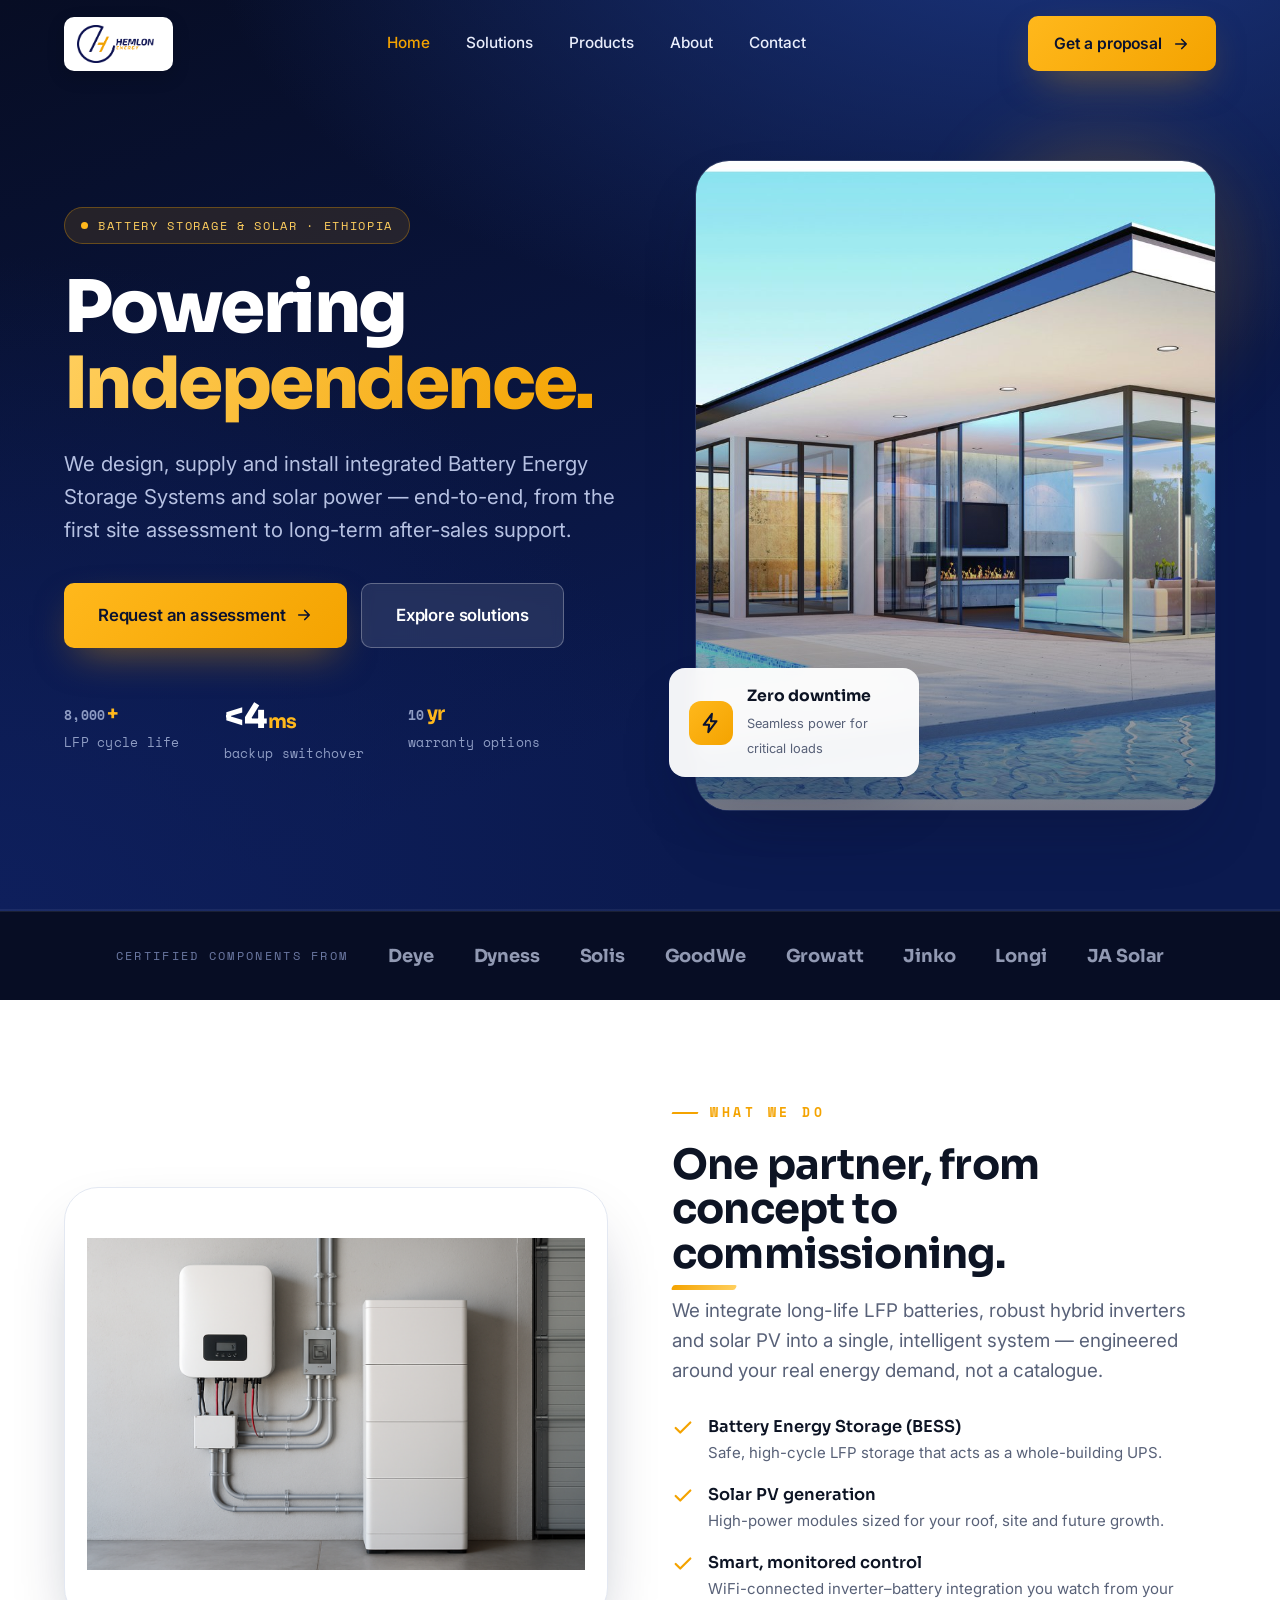
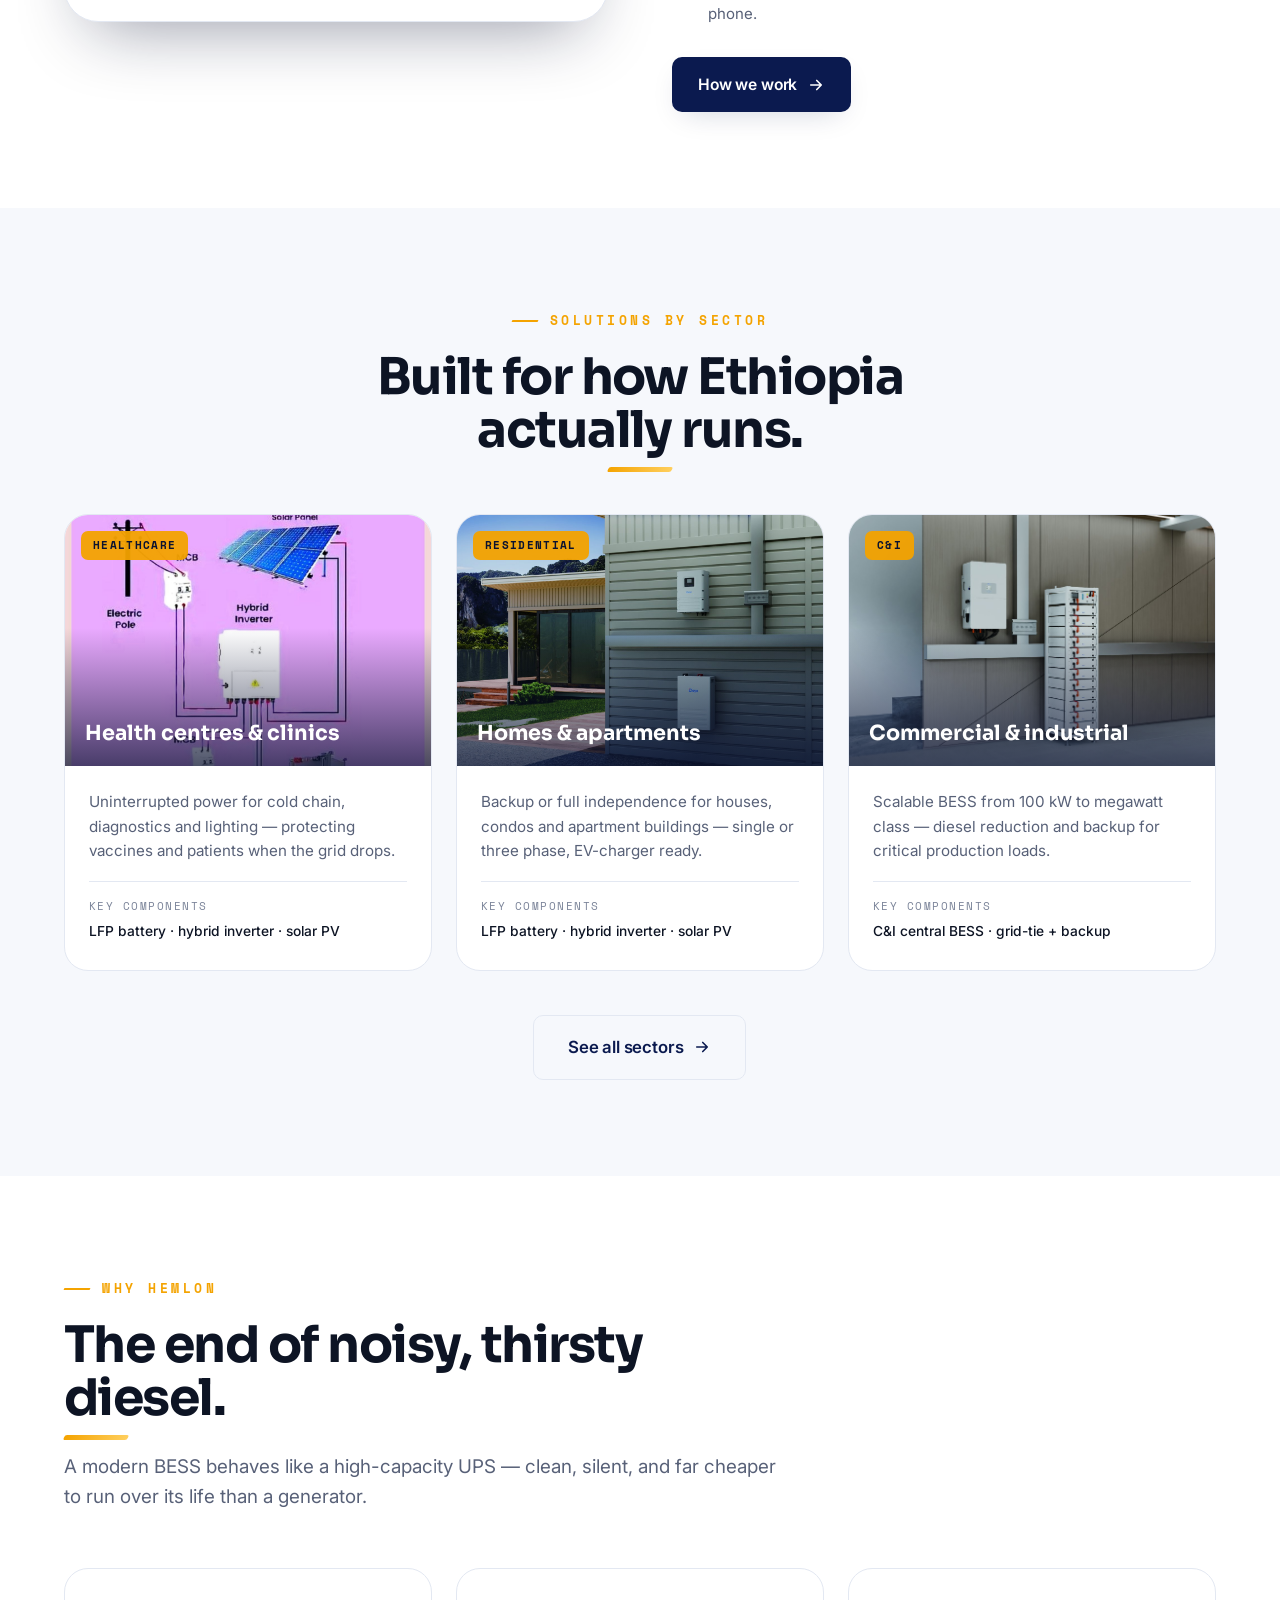
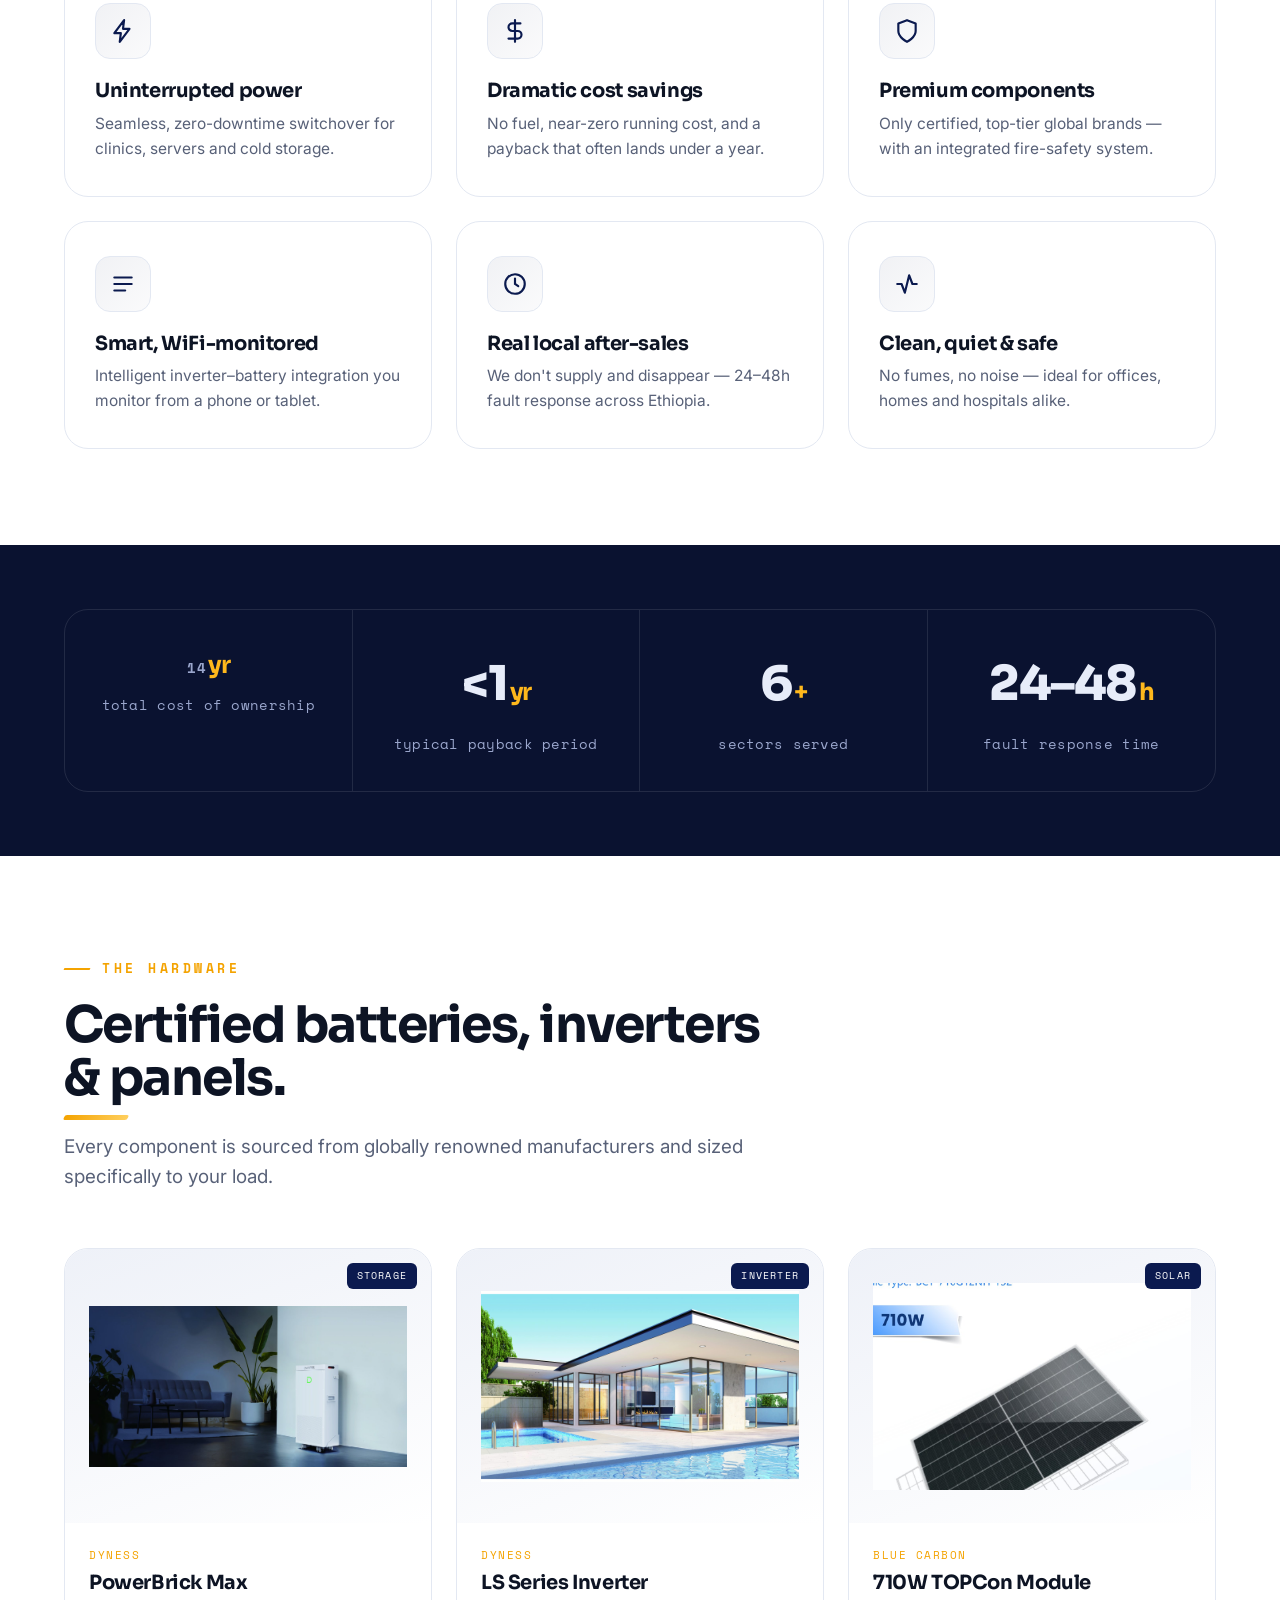
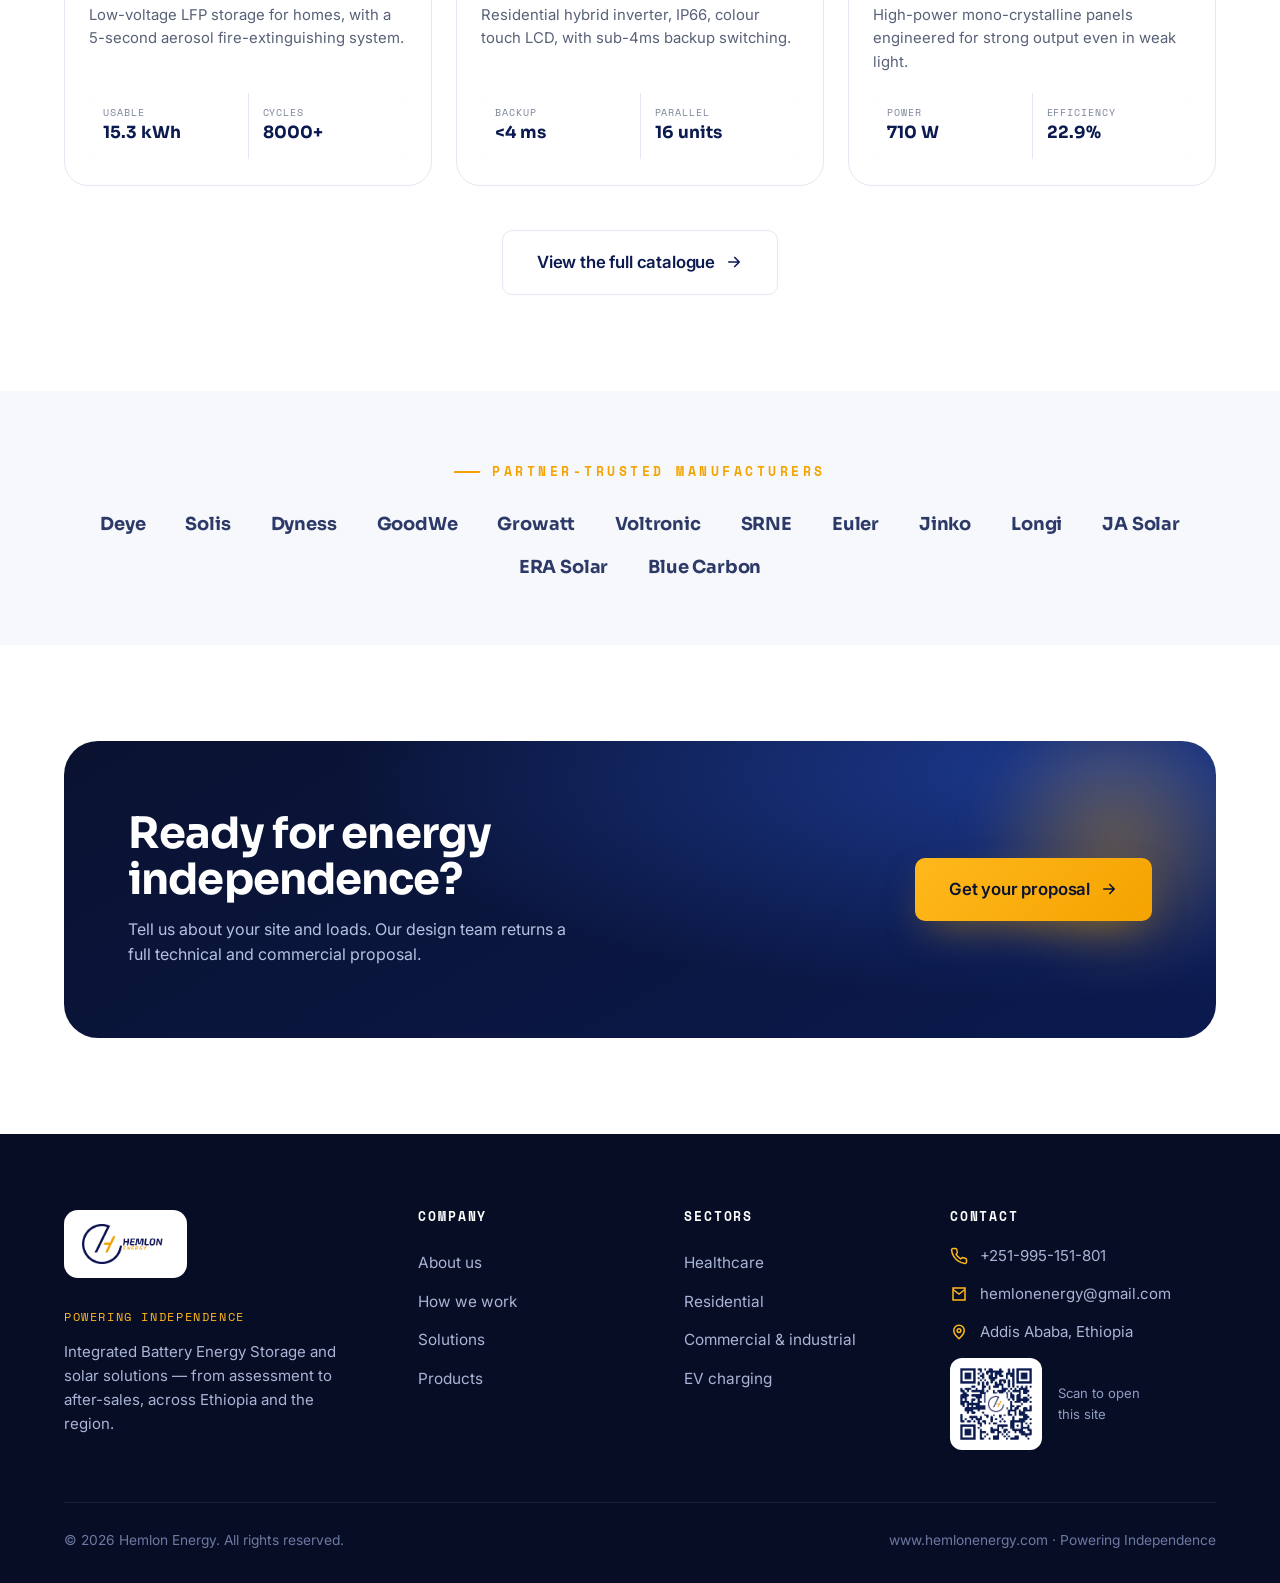
==== index.html @ 5e6ea7b0 "Add files via upload" ====
<!DOCTYPE html>
<html lang="en">
<head>
<meta charset="UTF-8">
<meta name="viewport" content="width=device-width, initial-scale=1.0">
<title>Hemlon Energy | Battery Storage &amp; Solar Solutions in Ethiopia</title>
<meta name="description" content="Hemlon Energy delivers end-to-end Battery Energy Storage Systems (BESS) and solar power across Ethiopia and East Africa — from assessment and design to installation and after-sales support. Powering Independence.">
<meta name="keywords" content="battery energy storage Ethiopia, BESS Ethiopia, solar power Addis Ababa, solar installation Ethiopia, LFP battery, hybrid inverter, energy independence, off-grid solar Ethiopia">
<link rel="canonical" href="https://hemlon-energy.vercel.app/">
<meta property="og:type" content="website">
<meta property="og:title" content="Hemlon Energy | Powering Independence">
<meta property="og:description" content="End-to-end Battery Energy Storage &amp; Solar solutions for businesses, healthcare, homes and industry across Ethiopia.">
<meta property="og:image" content="https://hemlon-energy.vercel.app/assets/scene-inverter.jpg">
<meta property="og:url" content="https://hemlon-energy.vercel.app/">
<meta name="twitter:card" content="summary_large_image">
<meta name="theme-color" content="#0b1a4f">
<link rel="icon" href="assets/hemlon-logo.png">
<link rel="apple-touch-icon" href="assets/hemlon-logo.png">
<link rel="preconnect" href="https://fonts.googleapis.com">
<link rel="preconnect" href="https://fonts.gstatic.com" crossorigin>
<link href="https://fonts.googleapis.com/css2?family=Sora:wght@400;600;700;800&family=Inter:wght@400;500;600&family=Space+Mono:wght@400;700&display=swap" rel="stylesheet">
<link rel="stylesheet" href="styles.css">
<script type="application/ld+json">
{
  "@context":"https://schema.org","@type":"Organization",
  "name":"Hemlon Energy","alternateName":"Hemlon Trading",
  "url":"https://hemlon-energy.vercel.app/","logo":"https://hemlon-energy.vercel.app/assets/hemlon-logo.png",
  "slogan":"Powering Independence",
  "description":"Specialized renewable energy provider delivering end-to-end Battery Energy Storage Systems (BESS) and solar solutions across Ethiopia and East Africa.",
  "address":{"@type":"PostalAddress","addressLocality":"Addis Ababa","addressCountry":"ET"},
  "telephone":"+251-995-151-801","email":"hemlonenergy@gmail.com",
  "areaServed":"Ethiopia and East Africa"
}
</script>
</head>
<body>

<!-- ============ NAV ============ -->
<header class="nav" id="nav">
  <div class="wrap nav__inner">
    <a class="nav__logo" href="index.html" aria-label="Hemlon Energy home"><img src="assets/hemlon-logo.png" alt="Hemlon Energy"></a>
    <nav class="nav__menu" aria-label="Primary">
      <a class="nav__link is-active" href="index.html">Home</a>
      <a class="nav__link" href="solutions.html">Solutions</a>
      <a class="nav__link" href="products.html">Products</a>
      <a class="nav__link" href="about.html">About</a>
      <a class="nav__link" href="contact.html">Contact</a>
    </nav>
    <div class="nav__actions">
      <a class="btn btn--gold nav__cta desktop" href="contact.html">Get a proposal
        <svg viewBox="0 0 24 24" fill="none" stroke="currentColor" stroke-width="2.2"><path d="M5 12h14M13 6l6 6-6 6" stroke-linecap="round" stroke-linejoin="round"/></svg>
      </a>
      <button class="nav__burger" aria-label="Open menu"><span></span><span></span><span></span></button>
    </div>
  </div>
</header>
<div class="nav__drawer" id="drawer">
  <a href="index.html">Home</a>
  <a href="solutions.html">Solutions</a>
  <a href="products.html">Products</a>
  <a href="about.html">About</a>
  <a href="contact.html">Contact</a>
  <a class="btn btn--gold" href="contact.html">Get a proposal</a>
</div>

<!-- ============ HERO ============ -->
<section class="hero">
  <div class="wrap hero__grid">
    <div class="hero__copy">
      <span class="hero__badge"><span class="dot"></span>Battery storage &amp; solar · Ethiopia</span>
      <h1>Powering<br><span class="accent">Independence.</span></h1>
      <p class="hero__sub">We design, supply and install integrated Battery Energy Storage Systems and solar power — end-to-end, from the first site assessment to long-term after-sales support.</p>
      <div class="hero__cta">
        <a class="btn btn--gold btn--lg" href="contact.html">Request an assessment
          <svg viewBox="0 0 24 24" fill="none" stroke="currentColor" stroke-width="2.2"><path d="M5 12h14M13 6l6 6-6 6" stroke-linecap="round" stroke-linejoin="round"/></svg>
        </a>
        <a class="btn btn--light btn--lg" href="solutions.html">Explore solutions</a>
      </div>
      <div class="hero__stats">
        <div class="hero__stat"><b><span data-count="8000">0</span><i>+</i></b><span>LFP cycle life</span></div>
        <div class="hero__stat"><b>&lt;4<i>ms</i></b><span>backup switchover</span></div>
        <div class="hero__stat"><b><span data-count="10">0</span><i>yr</i></b><span>warranty options</span></div>
      </div>
    </div>
    <div class="hero__media reveal">
      <div class="hero__glow"></div>
      <div class="hero__frame">
        <img src="assets/scene-inverter.jpg" alt="Hemlon Energy hybrid inverter and battery installation" fetchpriority="high">
      </div>
      <div class="hero__chip">
        <span class="ic"><svg viewBox="0 0 24 24" fill="none" stroke="currentColor" stroke-width="2.2"><path d="M13 2L4 14h6l-1 8 9-12h-6l1-8z" stroke-linejoin="round"/></svg></span>
        <div><b>Zero downtime</b><span>Seamless power for critical loads</span></div>
      </div>
    </div>
  </div>
  <div class="powerline"></div>
</section>

<!-- ============ TRUST STRIP ============ -->
<section class="trust">
  <div class="wrap">
    <div class="trust__row">
      <span class="trust__label">Certified components from</span>
      <span class="brand-word">Deye</span>
      <span class="brand-word">Dyness</span>
      <span class="brand-word">Solis</span>
      <span class="brand-word">GoodWe</span>
      <span class="brand-word">Growatt</span>
      <span class="brand-word">Jinko</span>
      <span class="brand-word">Longi</span>
      <span class="brand-word">JA Solar</span>
    </div>
  </div>
</section>

<!-- ============ WHAT WE DO ============ -->
<section class="section">
  <div class="wrap split">
    <div class="split__media split__media--diagram reveal">
      <img src="assets/sys-diagram.png" alt="Diagram of a home hybrid solar power system with solar panels, hybrid inverter and battery">
    </div>
    <div class="split__copy reveal" data-d="1">
      <span class="eyebrow">What we do</span>
      <h2 class="stroke">One partner, from concept to commissioning.</h2>
      <p class="lead">We integrate long-life LFP batteries, robust hybrid inverters and solar PV into a single, intelligent system — engineered around your real energy demand, not a catalogue.</p>
      <div class="tick"><svg viewBox="0 0 24 24" fill="none" stroke="currentColor" stroke-width="2.4"><path d="M20 6L9 17l-5-5" stroke-linecap="round" stroke-linejoin="round"/></svg><div><b>Battery Energy Storage (BESS)</b><span>Safe, high-cycle LFP storage that acts as a whole-building UPS.</span></div></div>
      <div class="tick"><svg viewBox="0 0 24 24" fill="none" stroke="currentColor" stroke-width="2.4"><path d="M20 6L9 17l-5-5" stroke-linecap="round" stroke-linejoin="round"/></svg><div><b>Solar PV generation</b><span>High-power modules sized for your roof, site and future growth.</span></div></div>
      <div class="tick"><svg viewBox="0 0 24 24" fill="none" stroke="currentColor" stroke-width="2.4"><path d="M20 6L9 17l-5-5" stroke-linecap="round" stroke-linejoin="round"/></svg><div><b>Smart, monitored control</b><span>WiFi-connected inverter–battery integration you watch from your phone.</span></div></div>
      <a class="btn btn--navy" href="about.html" style="margin-top:14px">How we work
        <svg viewBox="0 0 24 24" fill="none" stroke="currentColor" stroke-width="2.2"><path d="M5 12h14M13 6l6 6-6 6" stroke-linecap="round" stroke-linejoin="round"/></svg></a>
    </div>
  </div>
</section>

<!-- ============ SOLUTIONS PREVIEW ============ -->
<section class="section section--mist">
  <div class="wrap">
    <div class="sec-head center reveal">
      <span class="eyebrow" style="justify-content:center">Solutions by sector</span>
      <h2 class="h-sec stroke center">Built for how Ethiopia actually runs.</h2>
    </div>
    <div class="grid sol-grid">
      <article class="card sol reveal">
        <div class="sol__img"><img src="assets/scene-battery-tall.jpg" alt="Battery storage for a health centre"><span class="sol__tag">Healthcare</span><span class="sol__title">Health centres &amp; clinics</span></div>
        <div class="sol__body"><p>Uninterrupted power for cold chain, diagnostics and lighting — protecting vaccines and patients when the grid drops.</p>
          <div class="sol__spec"><span class="k">Key components</span><span class="v">LFP battery · hybrid inverter · solar PV</span></div></div>
      </article>
      <article class="card sol reveal" data-d="1">
        <div class="sol__img"><img src="assets/scene-residential.jpg" alt="Residential energy storage system"><span class="sol__tag">Residential</span><span class="sol__title">Homes &amp; apartments</span></div>
        <div class="sol__body"><p>Backup or full independence for houses, condos and apartment buildings — single or three phase, EV-charger ready.</p>
          <div class="sol__spec"><span class="k">Key components</span><span class="v">LFP battery · hybrid inverter · solar PV</span></div></div>
      </article>
      <article class="card sol reveal" data-d="2">
        <div class="sol__img"><img src="assets/scene-ci.jpg" alt="Commercial and industrial energy storage"><span class="sol__tag">C&amp;I</span><span class="sol__title">Commercial &amp; industrial</span></div>
        <div class="sol__body"><p>Scalable BESS from 100 kW to megawatt class — diesel reduction and backup for critical production loads.</p>
          <div class="sol__spec"><span class="k">Key components</span><span class="v">C&amp;I central BESS · grid-tie + backup</span></div></div>
      </article>
    </div>
    <div class="center" style="margin-top:44px">
      <a class="btn btn--ghost btn--lg" href="solutions.html">See all sectors
        <svg viewBox="0 0 24 24" fill="none" stroke="currentColor" stroke-width="2.2"><path d="M5 12h14M13 6l6 6-6 6" stroke-linecap="round" stroke-linejoin="round"/></svg></a>
    </div>
  </div>
</section>

<!-- ============ WHY HEMLON ============ -->
<section class="section">
  <div class="wrap">
    <div class="sec-head reveal">
      <span class="eyebrow">Why Hemlon</span>
      <h2 class="h-sec stroke">The end of noisy, thirsty diesel.</h2>
      <p class="lead" style="margin-top:26px">A modern BESS behaves like a high-capacity UPS — clean, silent, and far cheaper to run over its life than a generator.</p>
    </div>
    <div class="grid features">
      <div class="card feat reveal">
        <div class="feat__ic"><svg viewBox="0 0 24 24" fill="none" stroke="currentColor" stroke-width="2"><path d="M13 2L4 14h6l-1 8 9-12h-6l1-8z" stroke-linejoin="round"/></svg></div>
        <h3>Uninterrupted power</h3><p>Seamless, zero-downtime switchover for clinics, servers and cold storage.</p></div>
      <div class="card feat reveal" data-d="1">
        <div class="feat__ic"><svg viewBox="0 0 24 24" fill="none" stroke="currentColor" stroke-width="2"><path d="M12 2v20M17 5H9.5a3.5 3.5 0 000 7h5a3.5 3.5 0 010 7H6" stroke-linecap="round"/></svg></div>
        <h3>Dramatic cost savings</h3><p>No fuel, near-zero running cost, and a payback that often lands under a year.</p></div>
      <div class="card feat reveal" data-d="2">
        <div class="feat__ic"><svg viewBox="0 0 24 24" fill="none" stroke="currentColor" stroke-width="2"><path d="M12 22s8-4 8-10V5l-8-3-8 3v7c0 6 8 10 8 10z" stroke-linejoin="round"/></svg></div>
        <h3>Premium components</h3><p>Only certified, top-tier global brands — with an integrated fire-safety system.</p></div>
      <div class="card feat reveal">
        <div class="feat__ic"><svg viewBox="0 0 24 24" fill="none" stroke="currentColor" stroke-width="2"><path d="M4 6h16M4 12h16M4 18h10" stroke-linecap="round"/></svg></div>
        <h3>Smart, WiFi-monitored</h3><p>Intelligent inverter–battery integration you monitor from a phone or tablet.</p></div>
      <div class="card feat reveal" data-d="1">
        <div class="feat__ic"><svg viewBox="0 0 24 24" fill="none" stroke="currentColor" stroke-width="2"><circle cx="12" cy="12" r="9"/><path d="M12 7v5l3 2" stroke-linecap="round"/></svg></div>
        <h3>Real local after-sales</h3><p>We don't supply and disappear — 24–48h fault response across Ethiopia.</p></div>
      <div class="card feat reveal" data-d="2">
        <div class="feat__ic"><svg viewBox="0 0 24 24" fill="none" stroke="currentColor" stroke-width="2"><path d="M3 12h4l3 8 4-16 3 8h4" stroke-linecap="round" stroke-linejoin="round"/></svg></div>
        <h3>Clean, quiet &amp; safe</h3><p>No fumes, no noise — ideal for offices, homes and hospitals alike.</p></div>
    </div>
  </div>
</section>

<!-- ============ STATS BAND ============ -->
<section class="section section--navy section--tight">
  <div class="wrap">
    <div class="grid statband">
      <div class="s"><b><span data-count="15">0</span><i>yr</i></b><span>total cost of ownership</span></div>
      <div class="s"><b>&lt;1<i>yr</i></b><span>typical payback period</span></div>
      <div class="s"><b>6<i>+</i></b><span>sectors served</span></div>
      <div class="s"><b>24–48<i>h</i></b><span>fault response time</span></div>
    </div>
  </div>
</section>

<!-- ============ PRODUCTS PREVIEW ============ -->
<section class="section">
  <div class="wrap">
    <div class="sec-head reveal">
      <span class="eyebrow">The hardware</span>
      <h2 class="h-sec stroke">Certified batteries, inverters &amp; panels.</h2>
      <p class="lead" style="margin-top:26px">Every component is sourced from globally renowned manufacturers and sized specifically to your load.</p>
    </div>
    <div class="grid prod-grid">
      <article class="card prod reveal">
        <div class="prod__img"><span class="prod__cat">Storage</span><img src="assets/scene-powerbrick.jpg" alt="Dyness PowerBrick Max battery"></div>
        <div class="prod__body"><span class="prod__brand">Dyness</span><h3>PowerBrick Max</h3>
          <p class="prod__desc">Low-voltage LFP storage for homes, with a 5-second aerosol fire-extinguishing system.</p>
          <div class="prod__specs"><div><span class="k">Usable</span><span class="v">15.3 kWh</span></div><div><span class="k">Cycles</span><span class="v">8000+</span></div></div></div>
      </article>
      <article class="card prod reveal" data-d="1">
        <div class="prod__img"><span class="prod__cat">Inverter</span><img src="assets/scene-inverter.jpg" alt="Dyness LS series hybrid inverter"></div>
        <div class="prod__body"><span class="prod__brand">Dyness</span><h3>LS Series Inverter</h3>
          <p class="prod__desc">Residential hybrid inverter, IP66, colour touch LCD, with sub-4ms backup switching.</p>
          <div class="prod__specs"><div><span class="k">Backup</span><span class="v">&lt;4 ms</span></div><div><span class="k">Parallel</span><span class="v">16 units</span></div></div></div>
      </article>
      <article class="card prod reveal" data-d="2">
        <div class="prod__img"><span class="prod__cat">Solar</span><img src="assets/prod-solar-panel.jpg" alt="710W TOPCon solar panel"></div>
        <div class="prod__body"><span class="prod__brand">Blue Carbon</span><h3>710W TOPCon Module</h3>
          <p class="prod__desc">High-power mono-crystalline panels engineered for strong output even in weak light.</p>
          <div class="prod__specs"><div><span class="k">Power</span><span class="v">710 W</span></div><div><span class="k">Efficiency</span><span class="v">22.9%</span></div></div></div>
      </article>
    </div>
    <div class="center" style="margin-top:44px">
      <a class="btn btn--ghost btn--lg" href="products.html">View the full catalogue
        <svg viewBox="0 0 24 24" fill="none" stroke="currentColor" stroke-width="2.2"><path d="M5 12h14M13 6l6 6-6 6" stroke-linecap="round" stroke-linejoin="round"/></svg></a>
    </div>
  </div>
</section>

<!-- ============ PARTNERS ============ -->
<section class="section section--mist section--tight">
  <div class="wrap center">
    <span class="eyebrow" style="justify-content:center">Partner-trusted manufacturers</span>
    <div class="trust__row" style="margin-top:8px">
      <span class="brand-word" style="color:var(--navy-800);opacity:.85">Deye</span>
      <span class="brand-word" style="color:var(--navy-800);opacity:.85">Solis</span>
      <span class="brand-word" style="color:var(--navy-800);opacity:.85">Dyness</span>
      <span class="brand-word" style="color:var(--navy-800);opacity:.85">GoodWe</span>
      <span class="brand-word" style="color:var(--navy-800);opacity:.85">Growatt</span>
      <span class="brand-word" style="color:var(--navy-800);opacity:.85">Voltronic</span>
      <span class="brand-word" style="color:var(--navy-800);opacity:.85">SRNE</span>
      <span class="brand-word" style="color:var(--navy-800);opacity:.85">Euler</span>
      <span class="brand-word" style="color:var(--navy-800);opacity:.85">Jinko</span>
      <span class="brand-word" style="color:var(--navy-800);opacity:.85">Longi</span>
      <span class="brand-word" style="color:var(--navy-800);opacity:.85">JA Solar</span>
      <span class="brand-word" style="color:var(--navy-800);opacity:.85">ERA Solar</span>
      <span class="brand-word" style="color:var(--navy-800);opacity:.85">Blue Carbon</span>
    </div>
  </div>
</section>

<!-- ============ CTA ============ -->
<section class="section">
  <div class="wrap">
    <div class="cta-band reveal">
      <div class="cta-band__in">
        <div>
          <h2>Ready for energy independence?</h2>
          <p>Tell us about your site and loads. Our design team returns a full technical and commercial proposal.</p>
        </div>
        <a class="btn btn--gold btn--lg" href="contact.html">Get your proposal
          <svg viewBox="0 0 24 24" fill="none" stroke="currentColor" stroke-width="2.2"><path d="M5 12h14M13 6l6 6-6 6" stroke-linecap="round" stroke-linejoin="round"/></svg></a>
      </div>
    </div>
  </div>
</section>

<!-- ============ FOOTER ============ -->
<footer class="footer">
  <div class="wrap">
    <div class="footer__top">
      <div>
        <span class="footer__logo"><img src="assets/hemlon-logo.png" alt="Hemlon Energy"></span>
        <div class="footer__tag">Powering Independence</div>
        <p>Integrated Battery Energy Storage and solar solutions — from assessment to after-sales, across Ethiopia and the region.</p>
      </div>
      <div>
        <h4>Company</h4>
        <div class="footer__links">
          <a href="about.html">About us</a>
          <a href="about.html#process">How we work</a>
          <a href="solutions.html">Solutions</a>
          <a href="products.html">Products</a>
        </div>
      </div>
      <div>
        <h4>Sectors</h4>
        <div class="footer__links">
          <a href="solutions.html">Healthcare</a>
          <a href="solutions.html">Residential</a>
          <a href="solutions.html">Commercial &amp; industrial</a>
          <a href="solutions.html">EV charging</a>
        </div>
      </div>
      <div>
        <h4>Contact</h4>
        <ul class="footer__contact">
          <li><svg viewBox="0 0 24 24" fill="none" stroke="currentColor" stroke-width="2"><path d="M22 16.9v3a2 2 0 01-2.2 2 19.8 19.8 0 01-8.6-3.1 19.5 19.5 0 01-6-6 19.8 19.8 0 01-3.1-8.7A2 2 0 014.1 2h3a2 2 0 012 1.7c.1.9.3 1.8.6 2.6a2 2 0 01-.5 2.1L8.1 9.9a16 16 0 006 6l1.5-1.1a2 2 0 012.1-.5c.8.3 1.7.5 2.6.6a2 2 0 011.7 2z"/></svg><a class="v" href="tel:+251995151801">+251-995-151-801</a></li>
          <li><svg viewBox="0 0 24 24" fill="none" stroke="currentColor" stroke-width="2"><path d="M4 4h16v16H4z"/><path d="M4 6l8 6 8-6"/></svg><a class="v" href="mailto:hemlonenergy@gmail.com">hemlonenergy@gmail.com</a></li>
          <li><svg viewBox="0 0 24 24" fill="none" stroke="currentColor" stroke-width="2"><path d="M12 21s-7-6.2-7-11a7 7 0 0114 0c0 4.8-7 11-7 11z"/><circle cx="12" cy="10" r="2.5"/></svg><span class="v">Addis Ababa, Ethiopia</span></li>
        </ul>
        <div class="footer__qr">
          <img src="assets/qr-hemlon.png" alt="Scan to visit hemlonenergy.com">
          <span>Scan to open<br>this site</span>
        </div>
      </div>
    </div>
    <div class="footer__bottom">
      <span>© <span id="year">2026</span> Hemlon Energy. All rights reserved.</span>
      <span>www.hemlonenergy.com · Powering Independence</span>
    </div>
  </div>
</footer>

<script src="main.js"></script>
</body>
</html>
---- styles.css ----
/* ============================================================
   HEMLON ENERGY — Design System
   Palette from the mark: deep navy + energy gold.
   Signature: the diagonal "energy stroke" from the logo's H.
   ============================================================ */

:root{
  --navy-950:#070d24;
  --navy-900:#0a1230;
  --navy-800:#0b1a4f;   /* brand navy */
  --navy-700:#132a70;
  --navy-600:#1c3a8f;
  --gold-500:#f4a300;   /* brand gold */
  --gold-400:#ffb81c;
  --gold-300:#ffcf5e;

  --ink:#0d1424;
  --slate:#586178;
  --slate-2:#7b8499;
  --mist:#eef1f8;
  --mist-2:#f6f8fc;
  --line:#e3e8f2;
  --white:#ffffff;

  --shadow-sm:0 1px 2px rgba(11,26,79,.06), 0 2px 8px rgba(11,26,79,.05);
  --shadow-md:0 10px 30px -12px rgba(11,26,79,.22);
  --shadow-lg:0 30px 70px -28px rgba(10,18,48,.45);
  --shadow-gold:0 16px 40px -14px rgba(244,163,0,.5);

  --r-sm:10px; --r-md:16px; --r-lg:24px; --r-xl:34px;
  --maxw:1200px;

  --ff-display:"Sora",-apple-system,system-ui,sans-serif;
  --ff-body:"Inter",-apple-system,system-ui,sans-serif;
  --ff-mono:"Space Mono","SFMono-Regular",monospace;

  --ease:cubic-bezier(.22,.61,.36,1);
}

/* ---------- reset ---------- */
*,*::before,*::after{box-sizing:border-box}
html{scroll-behavior:smooth;-webkit-text-size-adjust:100%}
body{
  margin:0;font-family:var(--ff-body);color:var(--ink);
  background:var(--white);line-height:1.6;
  -webkit-font-smoothing:antialiased;text-rendering:optimizeLegibility;
  overflow-x:hidden;
}
img{max-width:100%;display:block}
a{color:inherit;text-decoration:none}
button{font-family:inherit;cursor:pointer;border:none;background:none}
h1,h2,h3,h4{font-family:var(--ff-display);font-weight:700;line-height:1.06;margin:0;letter-spacing:-.02em}
p{margin:0}
ul{margin:0;padding:0;list-style:none}

/* ---------- layout helpers ---------- */
.wrap{max-width:var(--maxw);margin:0 auto;padding:0 24px}
.section{padding:96px 0}
.section--tight{padding:64px 0}
.section--mist{background:var(--mist-2)}
.section--navy{background:var(--navy-900);color:#e7ecf9}
.center{text-align:center}
.grid{display:grid;gap:24px}

/* eyebrow / label — engineering utility face */
.eyebrow{
  font-family:var(--ff-mono);font-size:12.5px;font-weight:700;
  letter-spacing:.28em;text-transform:uppercase;color:var(--gold-500);
  display:inline-flex;align-items:center;gap:12px;margin-bottom:20px;
}
.eyebrow::before{
  content:"";width:26px;height:2px;background:var(--gold-500);
  transform:skewX(-24deg);display:inline-block;
}
.section--navy .eyebrow{color:var(--gold-400)}

.h-sec{font-size:clamp(2rem,4.4vw,3.15rem);letter-spacing:-.03em}
.lead{font-size:clamp(1.02rem,1.5vw,1.18rem);color:var(--slate);max-width:60ch}
.section--navy .lead{color:#aeb9d8}
.sec-head{max-width:720px;margin-bottom:56px}
.sec-head.center{margin-left:auto;margin-right:auto}

/* ---------- diagonal energy stroke (signature) ---------- */
.stroke{position:relative}
.stroke::after{
  content:"";position:absolute;left:0;bottom:-14px;width:64px;height:5px;
  background:linear-gradient(90deg,var(--gold-500),var(--gold-300));
  transform:skewX(-24deg);border-radius:2px;
}
.center .stroke::after{left:50%;transform:translateX(-50%) skewX(-24deg)}

/* ============================================================
   BUTTONS
   ============================================================ */
.btn{
  --pad:15px 26px;
  display:inline-flex;align-items:center;gap:10px;justify-content:center;
  padding:var(--pad);border-radius:var(--r-sm);font-weight:600;font-size:.98rem;
  letter-spacing:-.01em;transition:transform .3s var(--ease),box-shadow .3s var(--ease),background .3s;
  will-change:transform;position:relative;
}
.btn svg{width:18px;height:18px;transition:transform .3s var(--ease)}
.btn:hover svg{transform:translateX(3px)}
.btn--gold{background:linear-gradient(135deg,var(--gold-400),var(--gold-500));color:var(--navy-900);box-shadow:var(--shadow-gold)}
.btn--gold:hover{transform:translateY(-3px);box-shadow:0 22px 46px -14px rgba(244,163,0,.62)}
.btn--navy{background:var(--navy-800);color:#fff;box-shadow:var(--shadow-md)}
.btn--navy:hover{transform:translateY(-3px);background:var(--navy-700)}
.btn--ghost{background:transparent;color:var(--navy-800);border:1.5px solid var(--line)}
.btn--ghost:hover{border-color:var(--navy-800);transform:translateY(-3px)}
.btn--light{background:rgba(255,255,255,.1);color:#fff;border:1.5px solid rgba(255,255,255,.28);backdrop-filter:blur(6px)}
.btn--light:hover{background:rgba(255,255,255,.18);transform:translateY(-3px)}
.btn--lg{--pad:18px 34px;font-size:1.05rem}

/* ============================================================
   HEADER / NAV
   ============================================================ */
.nav{
  position:fixed;inset:0 0 auto 0;z-index:100;
  padding:16px 0;transition:background .35s,box-shadow .35s,padding .35s;
}
.nav.is-solid{background:rgba(255,255,255,.86);backdrop-filter:blur(16px) saturate(1.4);box-shadow:0 1px 0 var(--line);padding:10px 0}
.nav__inner{display:flex;align-items:center;justify-content:space-between;gap:24px}
.nav__logo{background:#fff;border-radius:10px;padding:8px 13px;line-height:0;box-shadow:0 6px 18px rgba(0,0,0,.16);transition:background .35s,box-shadow .35s,padding .35s}
.nav__logo img{height:38px;width:auto;transition:height .35s}
.nav.is-solid .nav__logo{background:transparent;box-shadow:none;padding:2px 0}
.nav.is-solid .nav__logo img{height:36px}
.nav__menu{display:flex;align-items:center;gap:6px}
.nav__link{
  padding:10px 15px;border-radius:9px;font-weight:500;font-size:.96rem;color:#e9edfb;
  transition:color .25s,background .25s;position:relative;
}
.nav.is-solid .nav__link{color:var(--ink)}
.nav__link:hover{color:var(--gold-500)}
.nav.is-solid .nav__link:hover{background:var(--mist)}
.nav__link.is-active{color:var(--gold-500)}
.nav__cta{margin-left:8px}
.nav__actions{display:flex;align-items:center;gap:14px}
.nav__burger{display:none;width:44px;height:44px;border-radius:10px;position:relative}
.nav__burger span{position:absolute;left:11px;right:11px;height:2px;background:#fff;border-radius:2px;transition:.3s var(--ease)}
.nav.is-solid .nav__burger span{background:var(--ink)}
.nav__burger span:nth-child(1){top:15px}
.nav__burger span:nth-child(2){top:21px}
.nav__burger span:nth-child(3){top:27px}
.nav.is-open .nav__burger span:nth-child(1){top:21px;transform:rotate(45deg)}
.nav.is-open .nav__burger span:nth-child(2){opacity:0}
.nav.is-open .nav__burger span:nth-child(3){top:21px;transform:rotate(-45deg)}

/* mobile drawer */
.nav__drawer{
  position:fixed;inset:0;z-index:99;background:var(--navy-900);
  display:flex;flex-direction:column;justify-content:center;gap:6px;padding:0 32px;
  opacity:0;visibility:hidden;transform:translateY(-8px);transition:.4s var(--ease);
}
.nav__drawer.is-open{opacity:1;visibility:visible;transform:none}
.nav__drawer a{font-family:var(--ff-display);font-size:2rem;font-weight:600;color:#fff;padding:12px 0;border-bottom:1px solid rgba(255,255,255,.08)}
.nav__drawer a:hover{color:var(--gold-400)}
.nav__drawer .btn{margin-top:24px;align-self:flex-start}

/* ============================================================
   HERO
   ============================================================ */
.hero{
  position:relative;color:#fff;overflow:hidden;
  background:
    radial-gradient(120% 90% at 82% -10%, #1b357f 0%, transparent 55%),
    radial-gradient(90% 120% at 0% 100%, #0e1f5c 0%, transparent 60%),
    linear-gradient(160deg,var(--navy-950),var(--navy-800) 70%);
  padding:160px 0 100px;
}
.hero__grid{display:grid;grid-template-columns:1.05fr .95fr;gap:56px;align-items:center}
.hero__badge{
  display:inline-flex;align-items:center;gap:10px;padding:8px 16px;border-radius:100px;
  background:rgba(244,163,0,.12);border:1px solid rgba(244,163,0,.32);
  font-family:var(--ff-mono);font-size:12px;letter-spacing:.14em;text-transform:uppercase;color:var(--gold-300);margin-bottom:26px;
}
.hero__badge .dot{width:7px;height:7px;border-radius:50%;background:var(--gold-400);box-shadow:0 0 0 0 rgba(255,184,28,.7);animation:pulse 2.4s infinite}
@keyframes pulse{0%{box-shadow:0 0 0 0 rgba(255,184,28,.6)}70%{box-shadow:0 0 0 9px rgba(255,184,28,0)}100%{box-shadow:0 0 0 0 rgba(255,184,28,0)}}
.hero h1{font-size:clamp(2.6rem,6vw,4.5rem);font-weight:800;letter-spacing:-.035em}
.hero h1 .accent{
  background:linear-gradient(120deg,var(--gold-300),var(--gold-500));
  -webkit-background-clip:text;background-clip:text;color:transparent;
  position:relative;white-space:nowrap;
}
.hero__sub{font-size:clamp(1.05rem,1.7vw,1.28rem);color:#b6c1e2;max-width:52ch;margin:26px 0 36px}
.hero__cta{display:flex;flex-wrap:wrap;gap:14px}
.hero__stats{display:flex;gap:44px;margin-top:52px;flex-wrap:wrap}
.hero__stat b{font-family:var(--ff-display);font-size:2.15rem;font-weight:800;display:flex;align-items:baseline;gap:2px;letter-spacing:-.03em;line-height:1}
.hero__stat b i{font-style:normal;color:var(--gold-400);font-size:.56em;font-weight:700}
.hero__stat span{font-size:.82rem;color:#8f9dc4;font-family:var(--ff-mono);letter-spacing:.02em;display:block;margin-top:9px}

.hero__media{position:relative}
.hero__frame{
  position:relative;border-radius:var(--r-xl);overflow:hidden;
  box-shadow:var(--shadow-lg);border:1px solid rgba(255,255,255,.12);
  aspect-ratio:4/5;
}
.hero__frame img{width:100%;height:100%;object-fit:cover}
.hero__frame::after{content:"";position:absolute;inset:0;background:linear-gradient(180deg,transparent 40%,rgba(7,13,36,.55))}
.hero__chip{
  position:absolute;left:-26px;bottom:34px;background:rgba(255,255,255,.95);color:var(--ink);
  padding:16px 20px;border-radius:16px;box-shadow:var(--shadow-lg);display:flex;gap:14px;align-items:center;
  backdrop-filter:blur(8px);max-width:250px;
}
.hero__chip .ic{width:44px;height:44px;border-radius:12px;flex:0 0 auto;display:grid;place-items:center;background:linear-gradient(135deg,var(--gold-400),var(--gold-500))}
.hero__chip .ic svg{width:22px;height:22px;color:var(--navy-900)}
.hero__chip b{font-family:var(--ff-display);font-size:.98rem;display:block}
.hero__chip span{font-size:.8rem;color:var(--slate)}
.hero__glow{position:absolute;width:340px;height:340px;right:-60px;top:-60px;border-radius:50%;
  background:radial-gradient(circle,rgba(244,163,0,.4),transparent 70%);filter:blur(30px);z-index:0}

/* animated power line */
.powerline{position:absolute;left:0;right:0;bottom:0;height:2px;background:rgba(255,255,255,.06);overflow:hidden}
.powerline::after{content:"";position:absolute;top:0;left:-30%;width:30%;height:100%;
  background:linear-gradient(90deg,transparent,var(--gold-400),transparent);animation:sweep 4s linear infinite}
@keyframes sweep{to{left:130%}}

/* ============================================================
   TRUST / BRAND STRIP
   ============================================================ */
.trust{border-top:1px solid rgba(255,255,255,.08);padding:30px 0;background:var(--navy-950)}
.trust__row{display:flex;align-items:center;justify-content:center;gap:14px 40px;flex-wrap:wrap}
.trust__label{font-family:var(--ff-mono);font-size:11.5px;letter-spacing:.2em;text-transform:uppercase;color:#6c79a3}
.brand-word{font-family:var(--ff-display);font-weight:700;font-size:1.12rem;color:#c7d0ea;opacity:.72;letter-spacing:-.01em;transition:opacity .3s,color .3s}
.brand-word:hover{opacity:1;color:#fff}

/* ============================================================
   CARDS — shared
   ============================================================ */
.card{
  background:#fff;border:1px solid var(--line);border-radius:var(--r-lg);
  overflow:hidden;transition:transform .4s var(--ease),box-shadow .4s var(--ease),border-color .4s;
  position:relative;height:100%;
}
.card:hover{transform:translateY(-6px);box-shadow:var(--shadow-lg);border-color:transparent}

/* value / feature cards */
.features{grid-template-columns:repeat(3,1fr)}
.feat{padding:34px 30px}
.feat__ic{width:56px;height:56px;border-radius:15px;display:grid;place-items:center;margin-bottom:22px;
  background:linear-gradient(135deg,rgba(11,26,79,.06),rgba(11,26,79,.02));border:1px solid var(--line)}
.feat__ic svg{width:26px;height:26px;color:var(--navy-800)}
.feat:hover .feat__ic{background:linear-gradient(135deg,var(--gold-400),var(--gold-500));border-color:transparent}
.feat:hover .feat__ic svg{color:var(--navy-900)}
.feat h3{font-size:1.22rem;margin-bottom:10px}
.feat p{color:var(--slate);font-size:.97rem}

/* ============================================================
   SPLIT / SHOWCASE
   ============================================================ */
.split{display:grid;grid-template-columns:1fr 1fr;gap:64px;align-items:center}
.split--rev .split__media{order:2}
.split__media{position:relative;border-radius:var(--r-xl);overflow:hidden;box-shadow:var(--shadow-lg);aspect-ratio:5/4}
.split__media img{width:100%;height:100%;object-fit:cover}
.split__media--diagram{background:#fff;padding:22px;border:1px solid var(--line)}
.split__media--diagram img{object-fit:contain;border-radius:14px}
.split h2{font-size:clamp(1.8rem,3.4vw,2.6rem);margin-bottom:20px}
.split .lead{margin-bottom:28px}
.tick{display:flex;gap:14px;margin-bottom:16px;align-items:flex-start}
.tick svg{width:22px;height:22px;flex:0 0 auto;color:var(--gold-500);margin-top:3px}
.tick b{font-family:var(--ff-display);font-weight:600;display:block;font-size:1.02rem}
.tick span{color:var(--slate);font-size:.94rem}

/* ============================================================
   SOLUTIONS GRID
   ============================================================ */
.sol-grid{grid-template-columns:repeat(3,1fr)}
.sol{display:flex;flex-direction:column}
.sol__img{aspect-ratio:16/11;overflow:hidden;position:relative}
.sol__img img{width:100%;height:100%;object-fit:cover;transition:transform .7s var(--ease)}
.sol:hover .sol__img img{transform:scale(1.06)}
.sol__img::after{content:"";position:absolute;inset:0;background:linear-gradient(180deg,transparent 45%,rgba(10,18,48,.72))}
.sol__tag{position:absolute;left:16px;top:16px;z-index:2;font-family:var(--ff-mono);font-size:11px;letter-spacing:.12em;
  text-transform:uppercase;background:rgba(244,163,0,.95);color:var(--navy-900);padding:6px 12px;border-radius:7px;font-weight:700}
.sol__title{position:absolute;left:20px;bottom:16px;z-index:2;color:#fff;font-family:var(--ff-display);font-weight:700;font-size:1.3rem}
.sol__body{padding:24px 24px 28px}
.sol__body p{color:var(--slate);font-size:.95rem;margin-bottom:18px}
.sol__spec{border-top:1px solid var(--line);padding-top:16px;font-size:.86rem}
.sol__spec .k{font-family:var(--ff-mono);font-size:10.5px;letter-spacing:.14em;text-transform:uppercase;color:var(--slate-2);display:block;margin-bottom:5px}
.sol__spec .v{color:var(--ink);font-weight:500}

/* ============================================================
   PRODUCTS
   ============================================================ */
.filterbar{display:flex;gap:10px;flex-wrap:wrap;justify-content:center;margin-bottom:48px}
.filter{padding:11px 22px;border-radius:100px;border:1.5px solid var(--line);font-weight:600;font-size:.94rem;color:var(--slate);
  transition:.3s var(--ease);background:#fff}
.filter:hover{border-color:var(--navy-600);color:var(--navy-800)}
.filter.is-active{background:var(--navy-800);color:#fff;border-color:var(--navy-800);box-shadow:var(--shadow-md)}

.prod-grid{grid-template-columns:repeat(3,1fr)}
.prod{display:flex;flex-direction:column;transition:transform .4s var(--ease),box-shadow .4s var(--ease),opacity .4s,border-color .4s}
.prod.is-hidden{display:none}
.prod__img{aspect-ratio:4/3;background:linear-gradient(160deg,var(--mist),#fff);display:grid;place-items:center;padding:24px;position:relative;overflow:hidden}
.prod__img img{width:100%;height:100%;object-fit:contain;transition:transform .6s var(--ease)}
.prod:hover .prod__img img{transform:scale(1.05)}
.prod__cat{position:absolute;right:14px;top:14px;font-family:var(--ff-mono);font-size:10px;letter-spacing:.12em;text-transform:uppercase;
  background:var(--navy-800);color:#fff;padding:5px 10px;border-radius:6px}
.prod__body{padding:24px 24px 26px;display:flex;flex-direction:column;flex:1}
.prod__brand{font-family:var(--ff-mono);font-size:11px;letter-spacing:.14em;text-transform:uppercase;color:var(--gold-500);margin-bottom:8px}
.prod h3{font-size:1.22rem;margin-bottom:10px}
.prod__desc{color:var(--slate);font-size:.93rem;margin-bottom:18px;flex:1}
.prod__specs{display:grid;grid-template-columns:1fr 1fr;gap:1px;background:var(--line);border-radius:12px;overflow:hidden;margin-top:auto}
.prod__specs div{background:#fff;padding:12px 14px}
.prod__specs .k{font-family:var(--ff-mono);font-size:9.5px;letter-spacing:.1em;text-transform:uppercase;color:var(--slate-2);display:block}
.prod__specs .v{font-family:var(--ff-display);font-weight:700;font-size:1.05rem;color:var(--navy-800)}

/* ============================================================
   PROCESS / TIMELINE
   ============================================================ */
.proc{position:relative}
.proc__line{position:absolute;left:31px;top:20px;bottom:20px;width:2px;background:linear-gradient(180deg,var(--gold-500),rgba(244,163,0,.15))}
.proc__step{display:grid;grid-template-columns:64px 1fr;gap:26px;padding:22px 0;position:relative}
.proc__num{width:64px;height:64px;border-radius:18px;background:#fff;border:2px solid var(--line);display:grid;place-items:center;
  font-family:var(--ff-display);font-weight:800;font-size:1.4rem;color:var(--navy-800);position:relative;z-index:2;transition:.4s var(--ease)}
.proc__step:hover .proc__num{background:linear-gradient(135deg,var(--gold-400),var(--gold-500));border-color:transparent;color:var(--navy-900);transform:scale(1.05)}
.proc__step h3{font-size:1.32rem;margin-bottom:8px}
.proc__step p{color:var(--slate);font-size:.98rem;margin-bottom:12px}
.proc__meta{display:flex;flex-wrap:wrap;gap:8px}
.pill{font-family:var(--ff-mono);font-size:11px;letter-spacing:.06em;background:var(--mist);color:var(--navy-700);padding:6px 12px;border-radius:100px;border:1px solid var(--line)}
.section--navy .proc__num{background:rgba(255,255,255,.04);border-color:rgba(255,255,255,.14);color:#fff}
.section--navy .proc__step p{color:#a9b4d6}
.section--navy .pill{background:rgba(255,255,255,.05);border-color:rgba(255,255,255,.12);color:#cdd6ef}

/* ============================================================
   STATS BAND
   ============================================================ */
.statband{grid-template-columns:repeat(4,1fr);gap:0;border-radius:var(--r-lg);overflow:hidden;border:1px solid rgba(255,255,255,.1)}
.statband .s{padding:36px 28px;text-align:center;border-right:1px solid rgba(255,255,255,.1)}
.statband .s:last-child{border-right:none}
.statband b{font-family:var(--ff-display);font-size:clamp(2.2rem,4vw,3rem);font-weight:800;display:inline-flex;align-items:baseline;gap:2px;justify-content:center;letter-spacing:-.03em}
.statband b i{font-style:normal;color:var(--gold-400);font-size:.5em;font-weight:700}
.statband .u{color:var(--gold-400)}
.statband span{font-size:.86rem;color:#9aa6cc;font-family:var(--ff-mono);letter-spacing:.02em;display:block;margin-top:10px}

/* ============================================================
   CTA BANNER
   ============================================================ */
.cta-band{position:relative;overflow:hidden;border-radius:var(--r-xl);
  background:radial-gradient(120% 140% at 90% 10%,#1c3a8f,transparent 55%),linear-gradient(150deg,var(--navy-900),var(--navy-800));
  color:#fff;padding:70px 64px}
.cta-band::before{content:"";position:absolute;right:-40px;top:-40px;width:280px;height:280px;border-radius:50%;
  background:radial-gradient(circle,rgba(244,163,0,.35),transparent 70%);filter:blur(20px)}
.cta-band__in{position:relative;z-index:2;display:flex;align-items:center;justify-content:space-between;gap:40px;flex-wrap:wrap}
.cta-band h2{font-size:clamp(1.8rem,3.6vw,2.7rem);max-width:20ch}
.cta-band p{color:#b6c1e2;margin-top:14px;max-width:44ch}

/* ============================================================
   FOOTER
   ============================================================ */
.footer{background:var(--navy-950);color:#a9b4d6;padding:76px 0 32px}
.footer__top{display:grid;grid-template-columns:1.4fr 1fr 1fr 1.2fr;gap:44px;padding-bottom:52px;border-bottom:1px solid rgba(255,255,255,.08)}
.footer__logo{background:#fff;border-radius:14px;padding:14px 18px;display:inline-block;margin-bottom:22px}
.footer__logo img{height:40px;width:auto}
.footer__tag{font-family:var(--ff-mono);letter-spacing:.14em;text-transform:uppercase;font-size:11.5px;color:var(--gold-400);margin-bottom:14px}
.footer p{font-size:.94rem;max-width:32ch}
.footer h4{color:#fff;font-size:.82rem;font-family:var(--ff-mono);letter-spacing:.14em;text-transform:uppercase;margin-bottom:20px;font-weight:700}
.footer__links a{display:block;padding:7px 0;font-size:.96rem;transition:color .25s,padding-left .25s}
.footer__links a:hover{color:var(--gold-400);padding-left:6px}
.footer__contact li{display:flex;gap:12px;margin-bottom:14px;font-size:.94rem;align-items:flex-start}
.footer__contact svg{width:18px;height:18px;color:var(--gold-400);flex:0 0 auto;margin-top:3px}
.footer__qr{display:flex;gap:16px;align-items:center;margin-top:6px}
.footer__qr img{width:92px;height:92px;border-radius:12px;background:#fff;padding:6px}
.footer__qr span{font-size:.82rem;color:#8f9dc4}
.footer__bottom{display:flex;justify-content:space-between;gap:20px;flex-wrap:wrap;padding-top:26px;font-size:.86rem;color:#6c79a3}
.footer__bottom a:hover{color:var(--gold-400)}

/* ============================================================
   PAGE HERO (interior pages)
   ============================================================ */
.phero{background:
    radial-gradient(100% 120% at 85% -20%, #1b357f 0%, transparent 55%),
    linear-gradient(160deg,var(--navy-950),var(--navy-800));
  color:#fff;padding:150px 0 74px;position:relative;overflow:hidden}
.phero__glow{position:absolute;right:-80px;top:-40px;width:360px;height:360px;border-radius:50%;
  background:radial-gradient(circle,rgba(244,163,0,.3),transparent 70%);filter:blur(30px)}
.phero h1{font-size:clamp(2.4rem,5.5vw,3.9rem);font-weight:800;letter-spacing:-.035em;max-width:16ch;position:relative}
.phero p{color:#b6c1e2;font-size:clamp(1.05rem,1.6vw,1.24rem);max-width:56ch;margin-top:22px;position:relative}
.crumb{font-family:var(--ff-mono);font-size:12px;letter-spacing:.14em;text-transform:uppercase;color:#8f9dc4;margin-bottom:22px;position:relative}
.crumb a:hover{color:var(--gold-400)}
.crumb span{color:var(--gold-400)}

/* ============================================================
   CONTACT
   ============================================================ */
.contact-grid{display:grid;grid-template-columns:1fr 1.1fr;gap:56px;align-items:start}
.info-card{background:var(--navy-900);color:#fff;border-radius:var(--r-xl);padding:44px;position:relative;overflow:hidden}
.info-card::before{content:"";position:absolute;right:-50px;bottom:-50px;width:220px;height:220px;border-radius:50%;
  background:radial-gradient(circle,rgba(244,163,0,.28),transparent 70%);filter:blur(20px)}
.info-card h3{font-size:1.5rem;margin-bottom:8px;position:relative}
.info-card>p{color:#aeb9d8;margin-bottom:30px;position:relative}
.info-row{display:flex;gap:16px;margin-bottom:22px;position:relative;align-items:flex-start}
.info-row .ic{width:46px;height:46px;border-radius:13px;flex:0 0 auto;display:grid;place-items:center;
  background:rgba(244,163,0,.12);border:1px solid rgba(244,163,0,.3)}
.info-row .ic svg{width:20px;height:20px;color:var(--gold-400)}
.info-row .k{font-family:var(--ff-mono);font-size:10.5px;letter-spacing:.14em;text-transform:uppercase;color:#8f9dc4;display:block;margin-bottom:3px}
.info-row .v{color:#fff;font-weight:500;font-size:1.02rem;word-break:break-word}
.info-row a.v:hover{color:var(--gold-400)}
.info-qr{margin-top:30px;padding-top:26px;border-top:1px solid rgba(255,255,255,.1);display:flex;gap:18px;align-items:center;position:relative}
.info-qr img{width:104px;height:104px;border-radius:14px;background:#fff;padding:8px;flex:0 0 auto}
.info-qr b{display:block;font-family:var(--ff-display);margin-bottom:4px}
.info-qr span{font-size:.86rem;color:#aeb9d8}

.form-card{background:#fff;border:1px solid var(--line);border-radius:var(--r-xl);padding:44px;box-shadow:var(--shadow-md)}
.form-note{background:var(--mist);border-radius:12px;padding:16px 18px;font-size:.9rem;color:var(--slate);margin-bottom:28px;display:flex;gap:12px;align-items:flex-start}
.form-note svg{width:20px;height:20px;color:var(--gold-500);flex:0 0 auto;margin-top:2px}
.field{margin-bottom:20px}
.field label{display:block;font-weight:600;font-size:.9rem;margin-bottom:8px;color:var(--ink)}
.field label .req{color:var(--gold-500)}
.field input,.field select,.field textarea{
  width:100%;padding:13px 16px;border:1.5px solid var(--line);border-radius:11px;font-family:inherit;font-size:.98rem;color:var(--ink);
  background:var(--mist-2);transition:border-color .25s,box-shadow .25s,background .25s;
}
.field input:focus,.field select:focus,.field textarea:focus{outline:none;border-color:var(--navy-600);background:#fff;box-shadow:0 0 0 4px rgba(28,58,143,.1)}
.field textarea{resize:vertical;min-height:120px}
.field-row{display:grid;grid-template-columns:1fr 1fr;gap:18px}
.form-card .btn{width:100%;margin-top:6px}
.form-ok{display:none;text-align:center;padding:30px 10px}
.form-ok.show{display:block}
.form-ok .ok-ic{width:70px;height:70px;border-radius:50%;background:linear-gradient(135deg,var(--gold-400),var(--gold-500));display:grid;place-items:center;margin:0 auto 22px}
.form-ok .ok-ic svg{width:34px;height:34px;color:var(--navy-900)}
.form-ok h3{font-size:1.5rem;margin-bottom:10px}
.form-ok p{color:var(--slate)}

/* ============================================================
   FAQ
   ============================================================ */
.faq{max-width:820px;margin:0 auto}
.faq__item{border-bottom:1px solid var(--line)}
.faq__q{width:100%;text-align:left;padding:24px 48px 24px 0;font-family:var(--ff-display);font-weight:600;font-size:1.12rem;
  position:relative;color:var(--ink);transition:color .25s}
.faq__q:hover{color:var(--navy-700)}
.faq__q::after{content:"";position:absolute;right:6px;top:50%;width:14px;height:14px;
  border-right:2px solid var(--gold-500);border-bottom:2px solid var(--gold-500);
  transform:translateY(-70%) rotate(45deg);transition:transform .3s var(--ease)}
.faq__item.is-open .faq__q::after{transform:translateY(-30%) rotate(-135deg)}
.faq__a{max-height:0;overflow:hidden;transition:max-height .4s var(--ease)}
.faq__a p{color:var(--slate);padding-bottom:24px;font-size:.98rem}

/* ============================================================
   REVEAL ANIMATIONS
   ============================================================ */
.reveal{opacity:0;transform:translateY(26px);transition:opacity .8s var(--ease),transform .8s var(--ease)}
.reveal.in{opacity:1;transform:none}
.reveal[data-d="1"]{transition-delay:.08s}
.reveal[data-d="2"]{transition-delay:.16s}
.reveal[data-d="3"]{transition-delay:.24s}
.reveal[data-d="4"]{transition-delay:.32s}
.reveal[data-d="5"]{transition-delay:.4s}

@media (prefers-reduced-motion:reduce){
  *{animation:none!important;transition-duration:.01ms!important;scroll-behavior:auto!important}
  .reveal{opacity:1;transform:none}
}

/* ============================================================
   RESPONSIVE
   ============================================================ */
@media (max-width:1080px){
  .features,.sol-grid,.prod-grid{grid-template-columns:repeat(2,1fr)}
  .footer__top{grid-template-columns:1fr 1fr}
  .statband{grid-template-columns:repeat(2,1fr)}
  .statband .s:nth-child(2){border-right:none}
  .statband .s:nth-child(1),.statband .s:nth-child(2){border-bottom:1px solid rgba(255,255,255,.1)}
}
@media (max-width:900px){
  .nav__menu{display:none}
  .nav__burger{display:block}
  .nav__cta.desktop{display:none}
  .hero__grid{grid-template-columns:1fr;gap:44px}
  .hero__media{max-width:440px;margin:0 auto;width:100%}
  .split{grid-template-columns:1fr;gap:36px}
  .split--rev .split__media{order:0}
  .contact-grid{grid-template-columns:1fr;gap:32px}
  .cta-band{padding:52px 34px}
}
@media (max-width:640px){
  .section{padding:70px 0}
  .wrap{padding:0 20px}
  .features,.sol-grid,.prod-grid,.field-row{grid-template-columns:1fr}
  .footer__top{grid-template-columns:1fr;gap:34px}
  .hero{padding:130px 0 80px}
  .hero__stats{gap:24px}
  .cta-band__in{flex-direction:column;align-items:flex-start}
  .info-card,.form-card{padding:30px 24px}
  .hero__chip{left:12px}
}
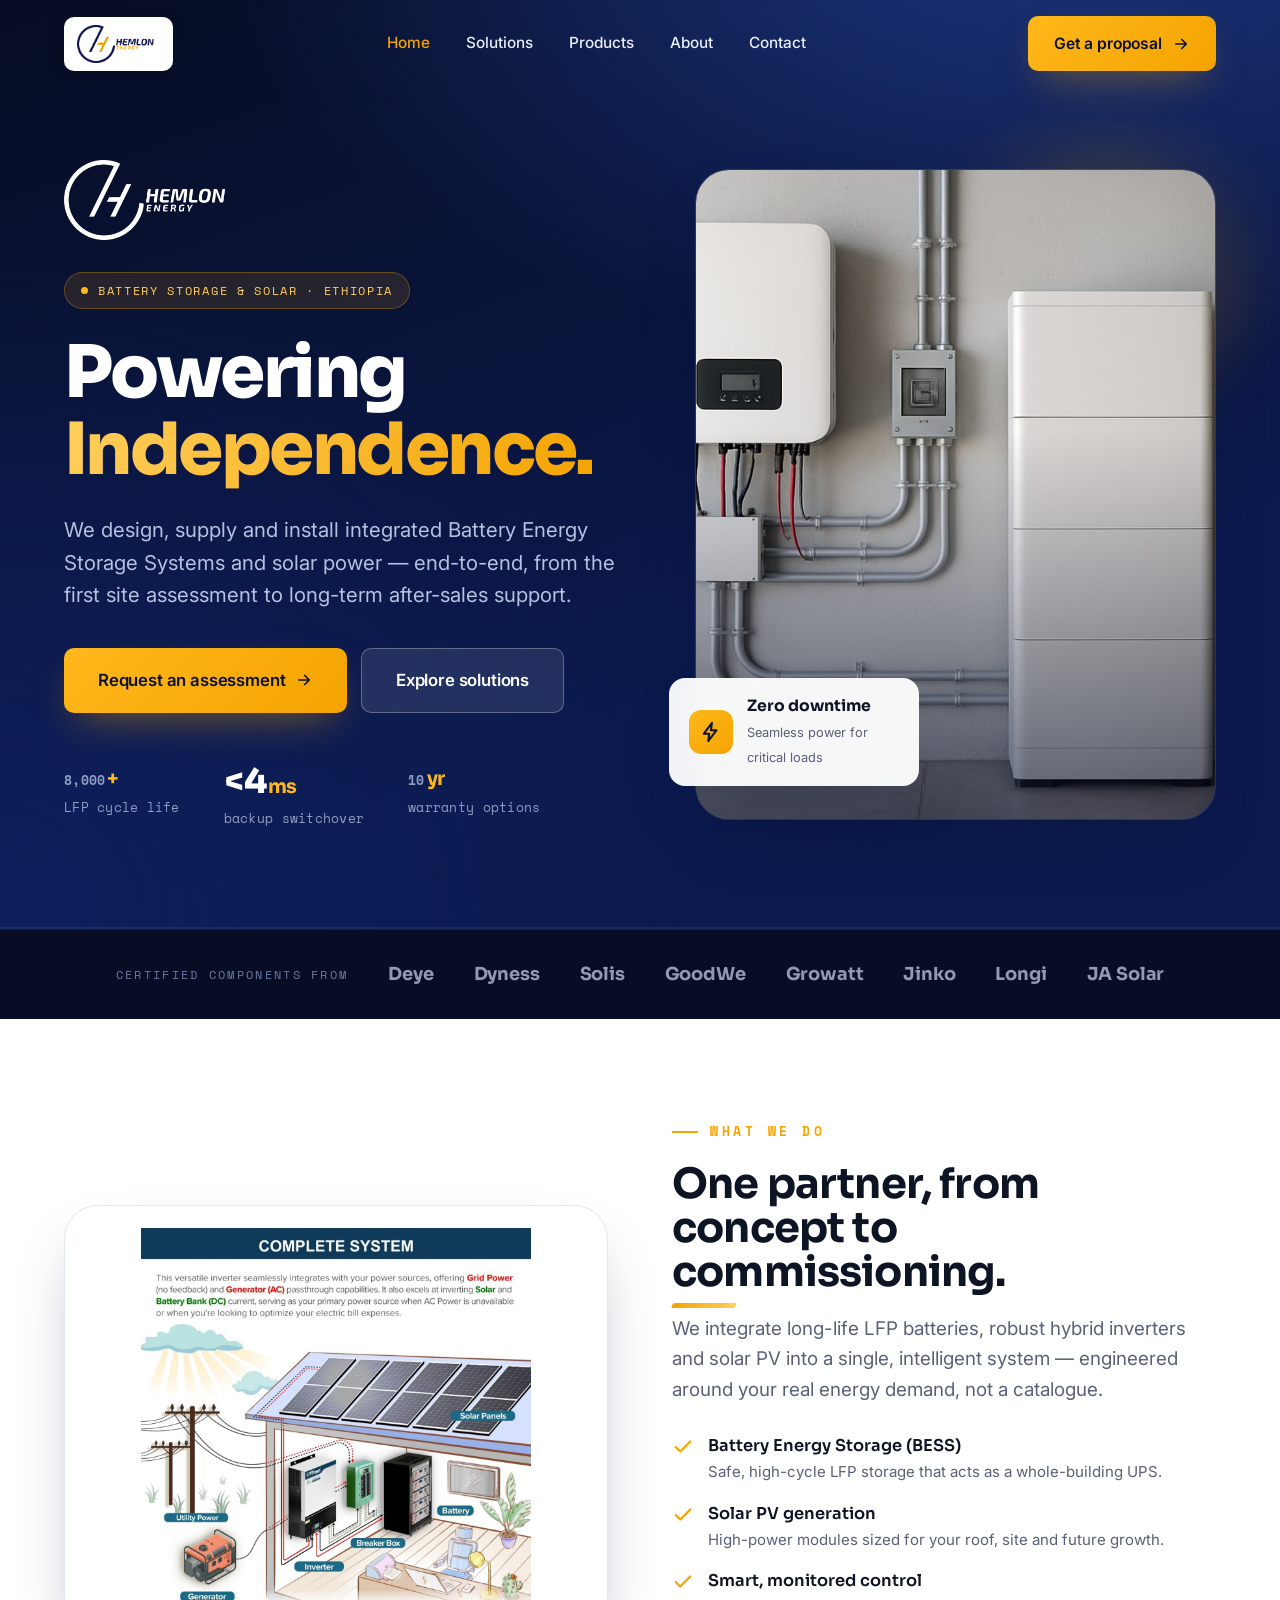
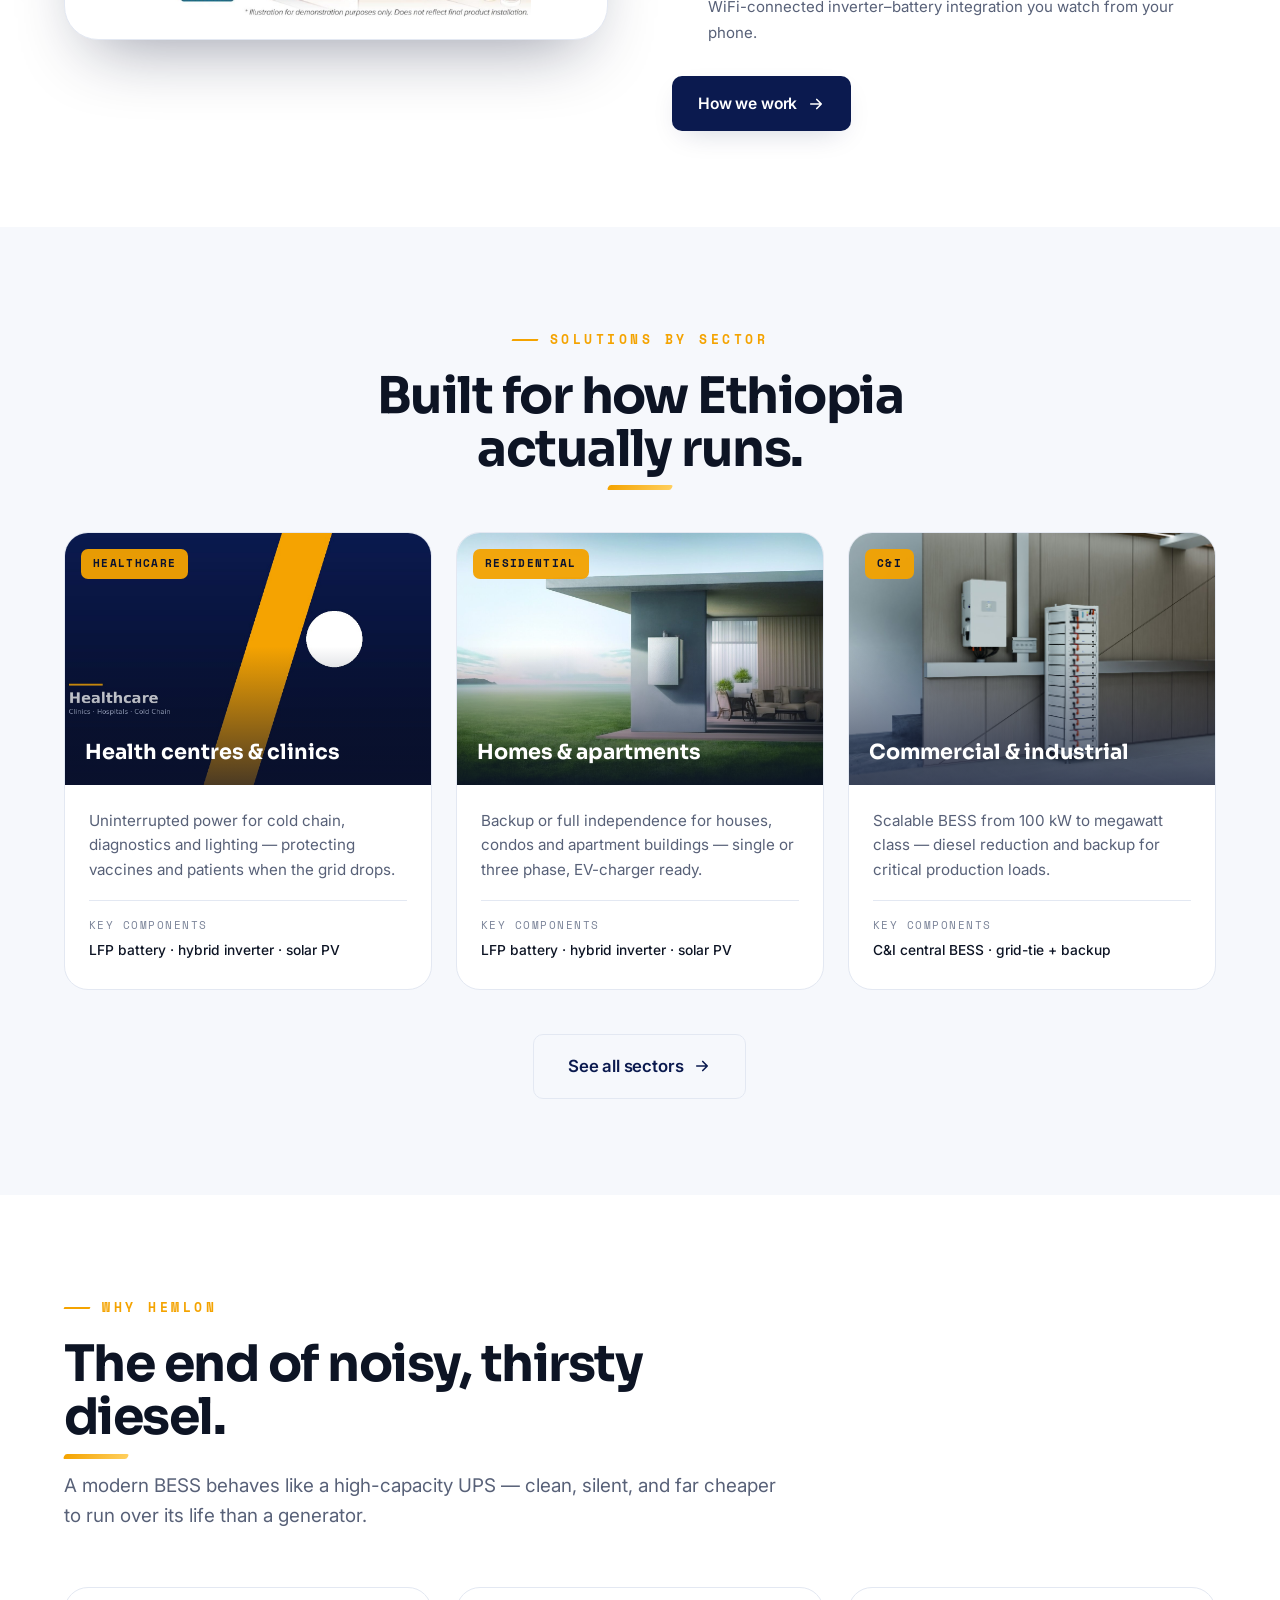
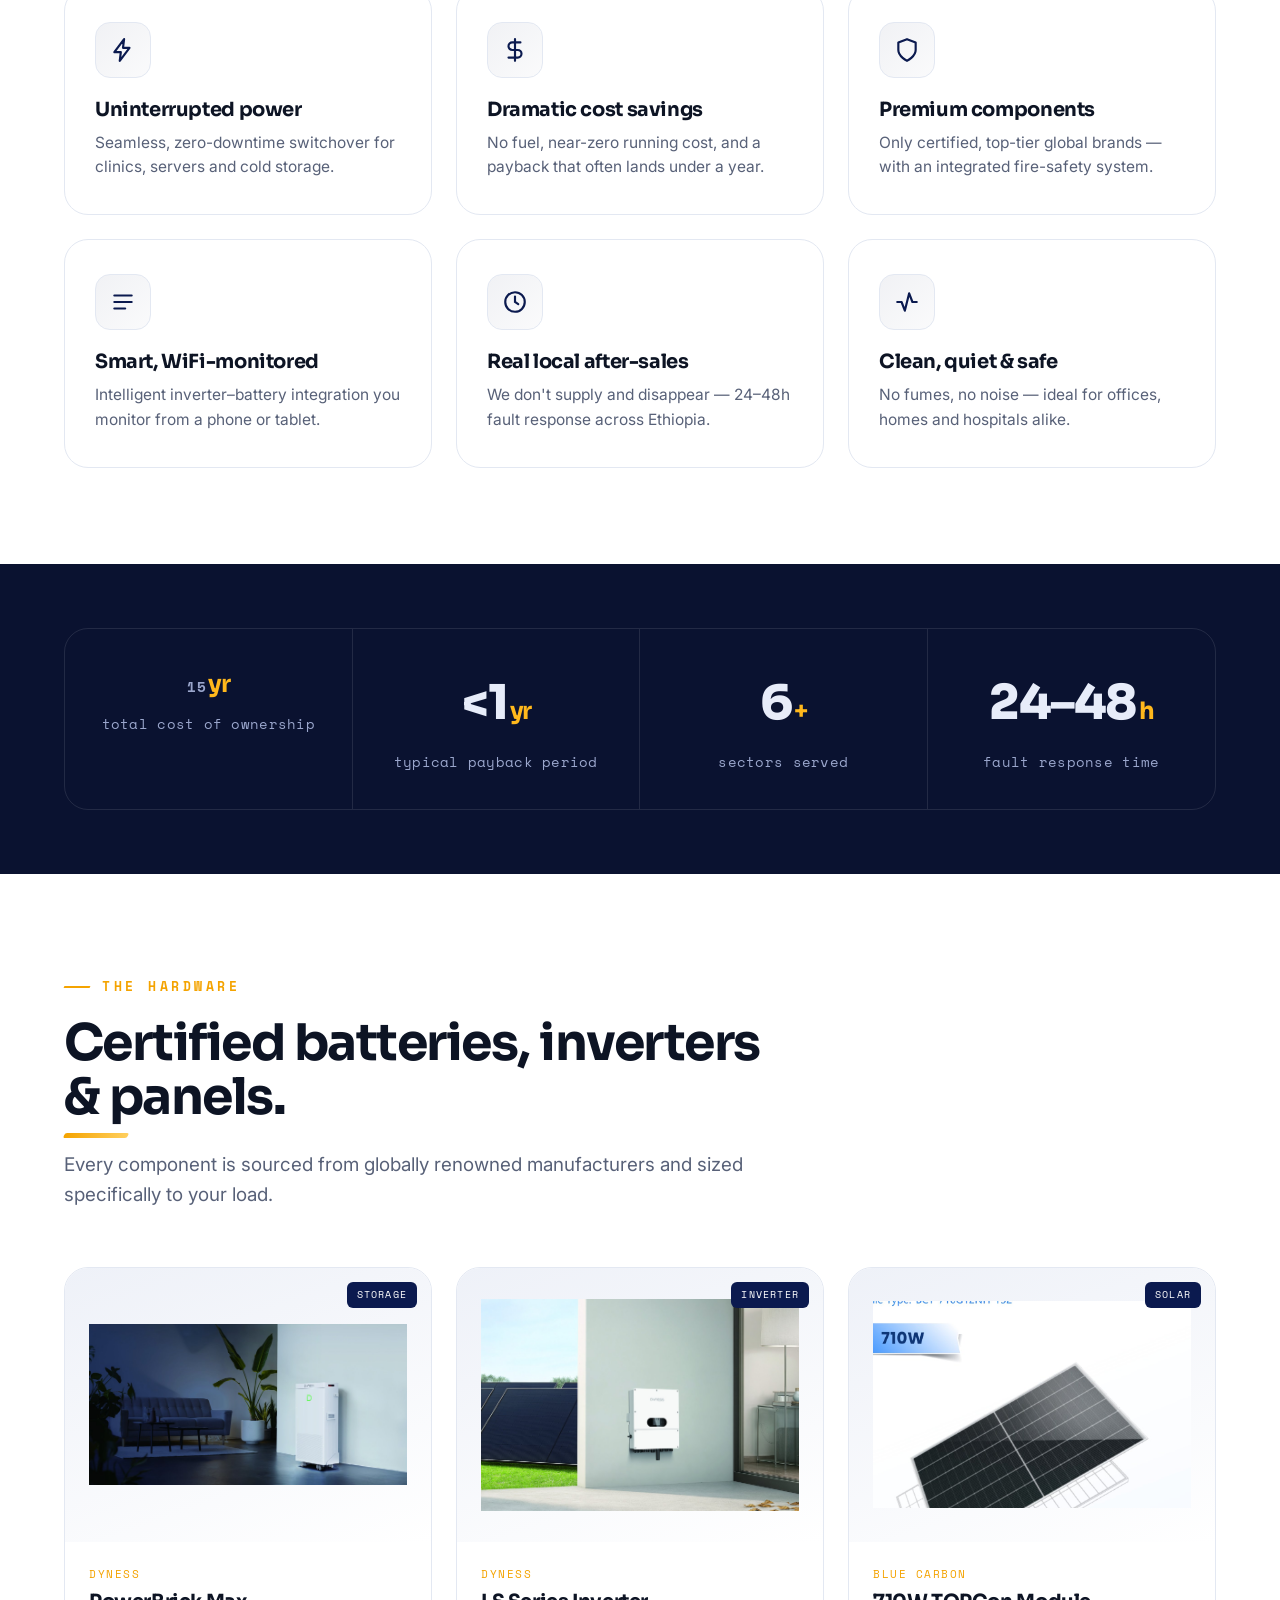
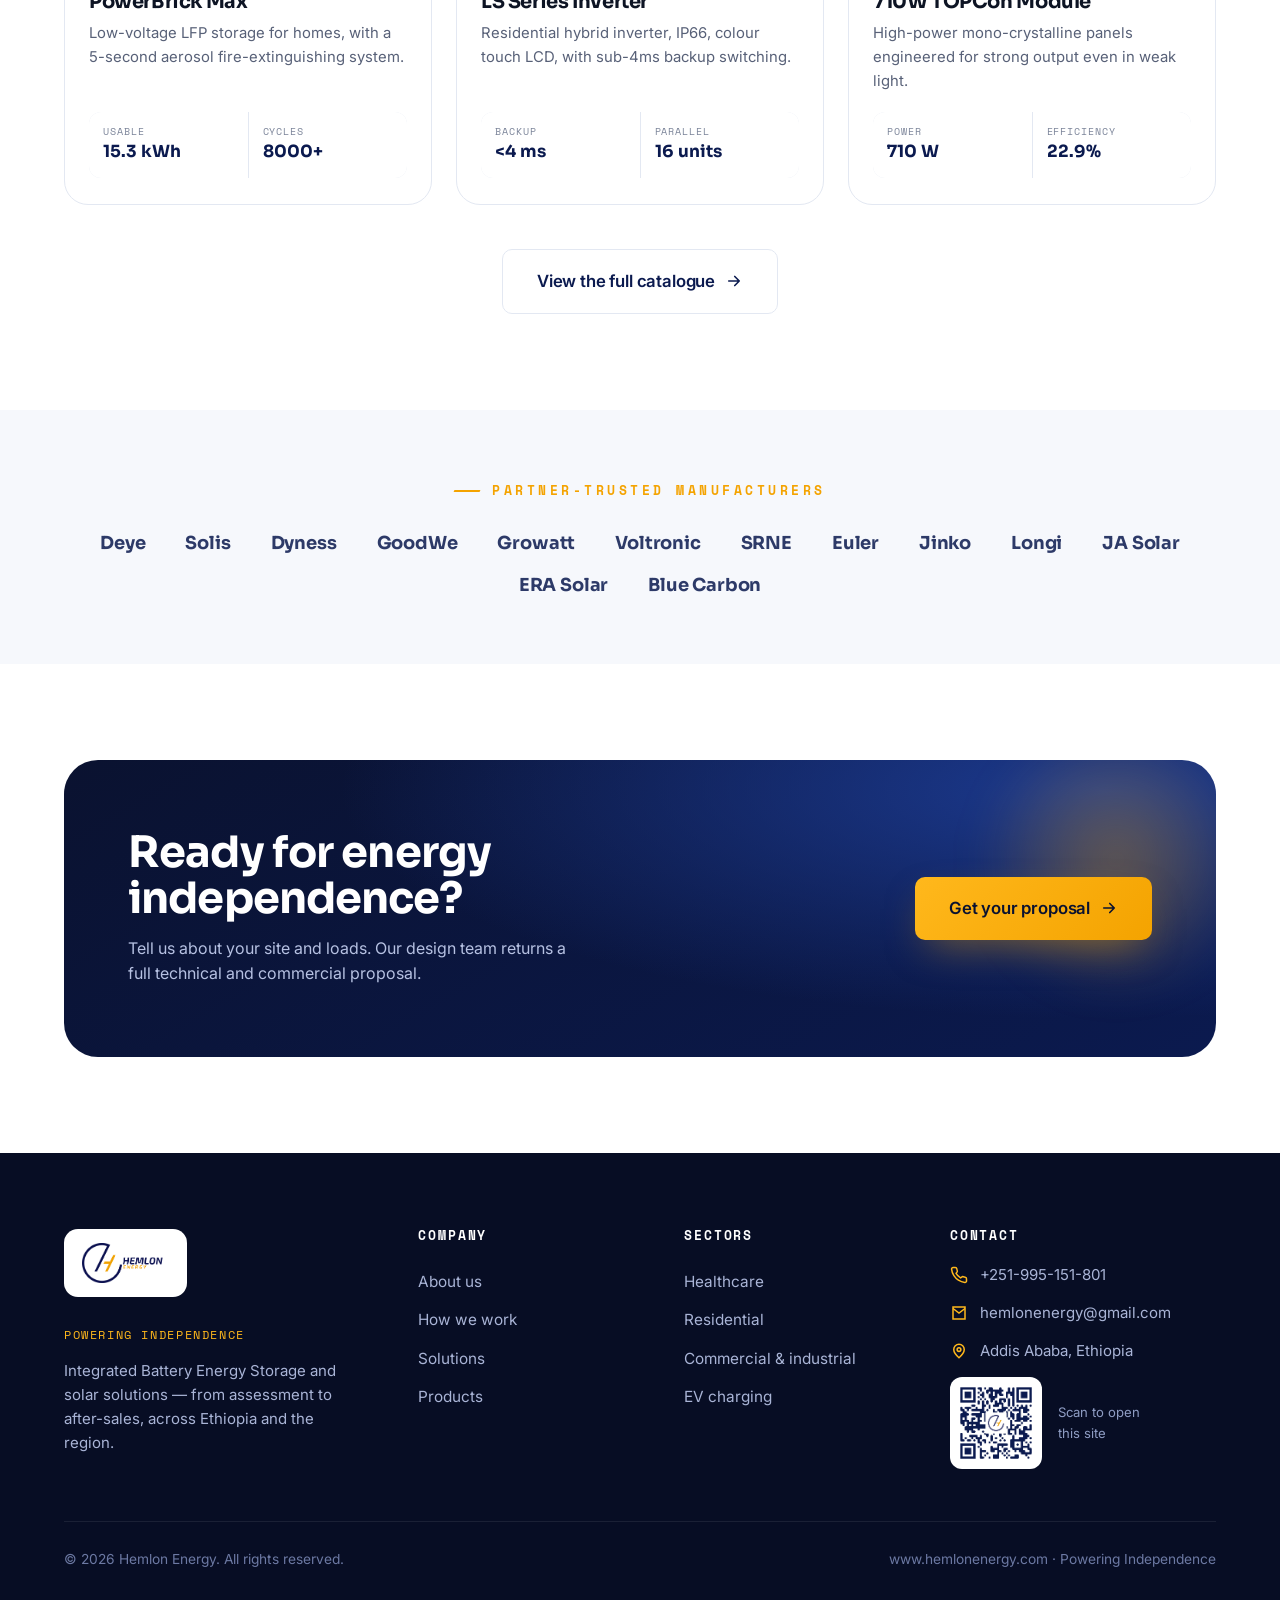
==== commit 64461ef7: "Add files via upload" ====
--- a/index.html
+++ b/index.html
@@ -67,6 +67,7 @@
 <section class="hero">
   <div class="wrap hero__grid">
     <div class="hero__copy">
+      <div class="hero__biglogo"><img src="assets/hemlon-logo-white.png" alt="Hemlon Energy"></div>
       <span class="hero__badge"><span class="dot"></span>Battery storage &amp; solar · Ethiopia</span>
       <h1>Powering<br><span class="accent">Independence.</span></h1>
       <p class="hero__sub">We design, supply and install integrated Battery Energy Storage Systems and solar power — end-to-end, from the first site assessment to long-term after-sales support.</p>
@@ -85,7 +86,7 @@
     <div class="hero__media reveal">
       <div class="hero__glow"></div>
       <div class="hero__frame">
-        <img src="assets/scene-inverter.jpg" alt="Hemlon Energy hybrid inverter and battery installation" fetchpriority="high">
+        <img src="assets/hero-system.jpg" alt="Hemlon Energy hybrid inverter and battery installation" fetchpriority="high">
       </div>
       <div class="hero__chip">
         <span class="ic"><svg viewBox="0 0 24 24" fill="none" stroke="currentColor" stroke-width="2.2"><path d="M13 2L4 14h6l-1 8 9-12h-6l1-8z" stroke-linejoin="round"/></svg></span>
@@ -117,7 +118,7 @@
 <section class="section">
   <div class="wrap split">
     <div class="split__media split__media--diagram reveal">
-      <img src="assets/sys-diagram.png" alt="Diagram of a home hybrid solar power system with solar panels, hybrid inverter and battery">
+      <img src="assets/sys-complete.jpg" alt="Diagram of a complete home hybrid solar power system with solar panels, hybrid inverter and battery">
     </div>
     <div class="split__copy reveal" data-d="1">
       <span class="eyebrow">What we do</span>
@@ -141,12 +142,12 @@
     </div>
     <div class="grid sol-grid">
       <article class="card sol reveal">
-        <div class="sol__img"><img src="assets/scene-battery-tall.jpg" alt="Battery storage for a health centre"><span class="sol__tag">Healthcare</span><span class="sol__title">Health centres &amp; clinics</span></div>
+        <div class="sol__img"><img src="assets/sector-healthcare.jpg" alt="Battery storage for a health centre"><span class="sol__tag">Healthcare</span><span class="sol__title">Health centres &amp; clinics</span></div>
         <div class="sol__body"><p>Uninterrupted power for cold chain, diagnostics and lighting — protecting vaccines and patients when the grid drops.</p>
           <div class="sol__spec"><span class="k">Key components</span><span class="v">LFP battery · hybrid inverter · solar PV</span></div></div>
       </article>
       <article class="card sol reveal" data-d="1">
-        <div class="sol__img"><img src="assets/scene-residential.jpg" alt="Residential energy storage system"><span class="sol__tag">Residential</span><span class="sol__title">Homes &amp; apartments</span></div>
+        <div class="sol__img"><img src="assets/scene-modern-home.jpg" alt="Residential energy storage system"><span class="sol__tag">Residential</span><span class="sol__title">Homes &amp; apartments</span></div>
         <div class="sol__body"><p>Backup or full independence for houses, condos and apartment buildings — single or three phase, EV-charger ready.</p>
           <div class="sol__spec"><span class="k">Key components</span><span class="v">LFP battery · hybrid inverter · solar PV</span></div></div>
       </article>
@@ -216,13 +217,13 @@
     </div>
     <div class="grid prod-grid">
       <article class="card prod reveal">
-        <div class="prod__img"><span class="prod__cat">Storage</span><img src="assets/scene-powerbrick.jpg" alt="Dyness PowerBrick Max battery"></div>
+        <div class="prod__img"><span class="prod__cat">Storage</span><img src="assets/prod-powerbrick.jpg" alt="Dyness PowerBrick Max battery"></div>
         <div class="prod__body"><span class="prod__brand">Dyness</span><h3>PowerBrick Max</h3>
           <p class="prod__desc">Low-voltage LFP storage for homes, with a 5-second aerosol fire-extinguishing system.</p>
           <div class="prod__specs"><div><span class="k">Usable</span><span class="v">15.3 kWh</span></div><div><span class="k">Cycles</span><span class="v">8000+</span></div></div></div>
       </article>
       <article class="card prod reveal" data-d="1">
-        <div class="prod__img"><span class="prod__cat">Inverter</span><img src="assets/scene-inverter.jpg" alt="Dyness LS series hybrid inverter"></div>
+        <div class="prod__img"><span class="prod__cat">Inverter</span><img src="assets/prod-ls-inverter.jpg" alt="Dyness LS series hybrid inverter"></div>
         <div class="prod__body"><span class="prod__brand">Dyness</span><h3>LS Series Inverter</h3>
           <p class="prod__desc">Residential hybrid inverter, IP66, colour touch LCD, with sub-4ms backup switching.</p>
           <div class="prod__specs"><div><span class="k">Backup</span><span class="v">&lt;4 ms</span></div><div><span class="k">Parallel</span><span class="v">16 units</span></div></div></div>
--- a/styles.css
+++ b/styles.css
@@ -175,6 +175,9 @@
 }
 .hero__badge .dot{width:7px;height:7px;border-radius:50%;background:var(--gold-400);box-shadow:0 0 0 0 rgba(255,184,28,.7);animation:pulse 2.4s infinite}
 @keyframes pulse{0%{box-shadow:0 0 0 0 rgba(255,184,28,.6)}70%{box-shadow:0 0 0 9px rgba(255,184,28,0)}100%{box-shadow:0 0 0 0 rgba(255,184,28,0)}}
+.hero__biglogo{margin-bottom:32px}
+.hero__biglogo img{height:80px;width:auto}
+@media(max-width:640px){.hero__biglogo img{height:54px}}
 .hero h1{font-size:clamp(2.6rem,6vw,4.5rem);font-weight:800;letter-spacing:-.035em}
 .hero h1 .accent{
   background:linear-gradient(120deg,var(--gold-300),var(--gold-500));
